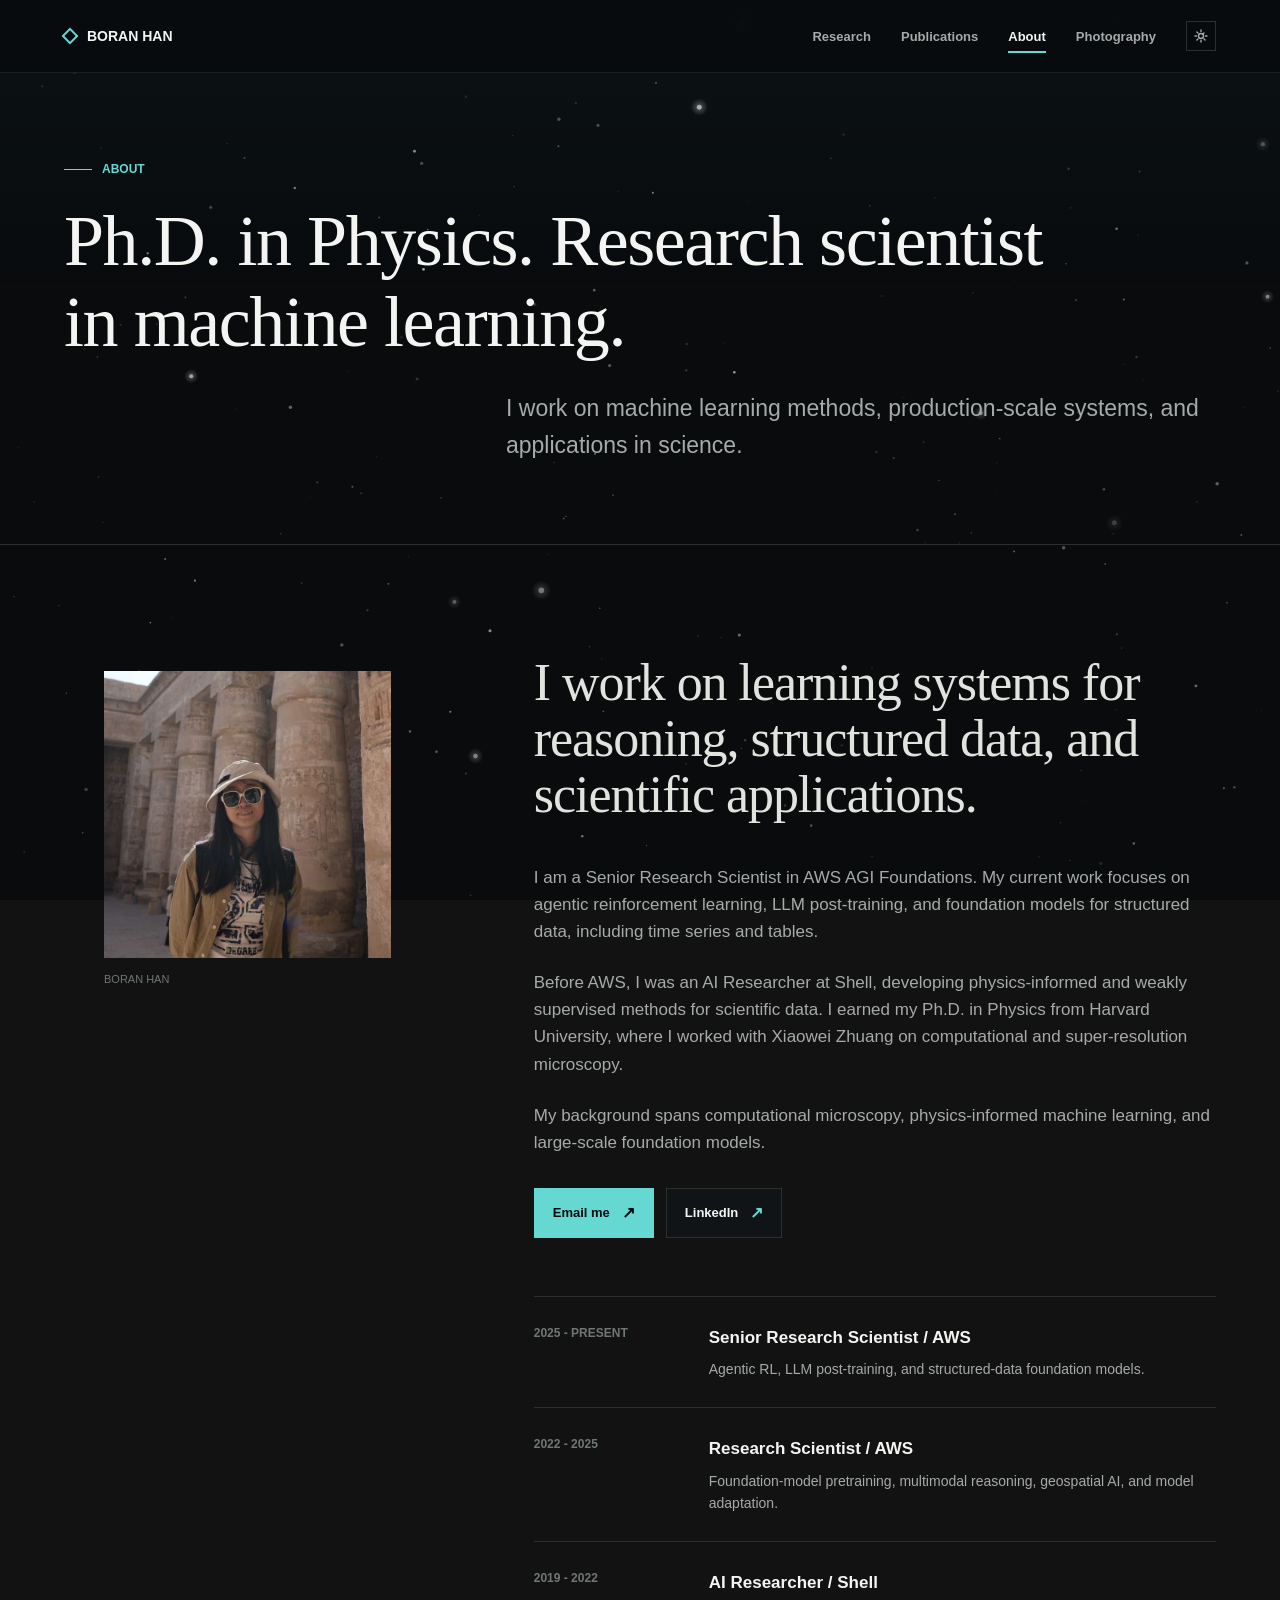
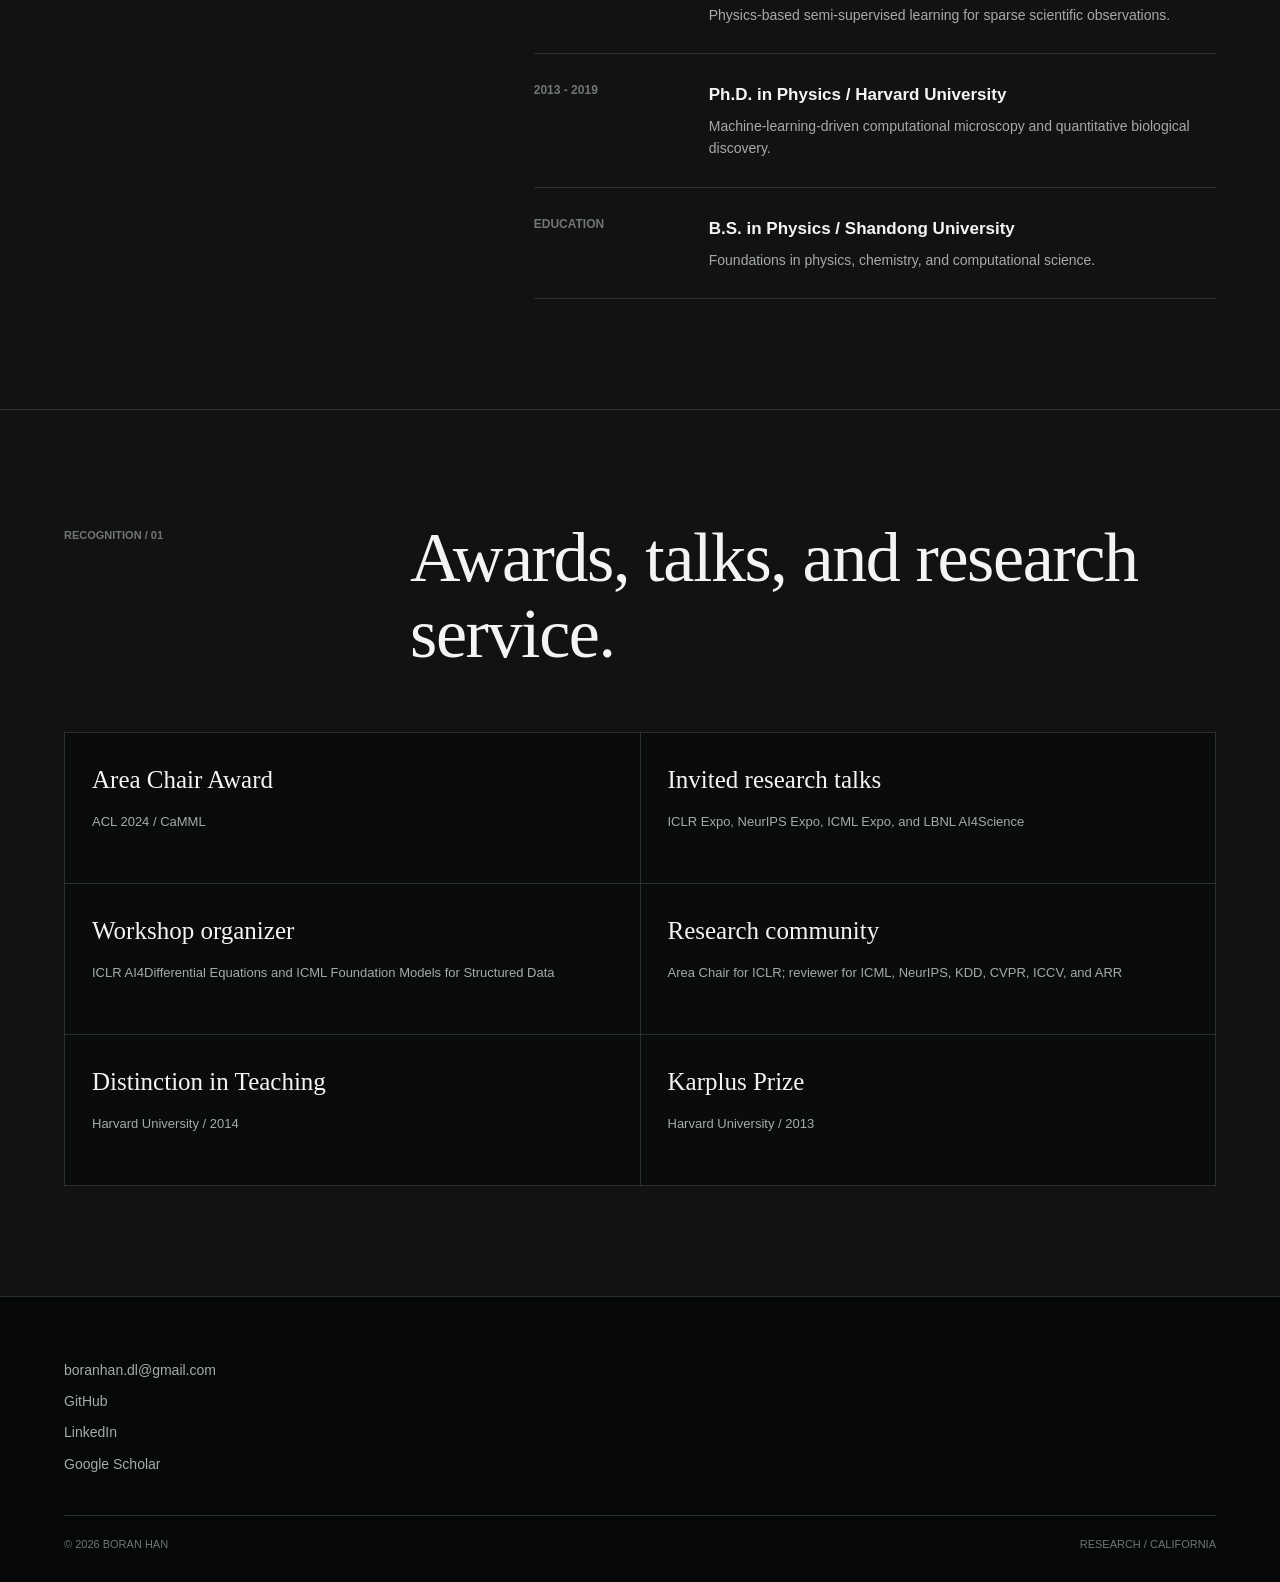
==== about/index.html @ 92045910 "Make hero section transparent in light mode so canvas dot-grid shows through The homepage hero had a" ====
<!doctype html>
<html lang="en">
  <head>
    <meta charset="utf-8">
    <meta name="viewport" content="width=device-width, initial-scale=1">
    <meta name="description" content="About Boran Han, Senior Research Scientist at AWS and Harvard-trained physicist working across machine learning and science.">
    <meta name="theme-color" content="#090b0d">
    <meta property="og:type" content="website">
    <meta property="og:site_name" content="Boran Han">
    <meta property="og:title" content="About | Boran Han">
    <meta property="og:description" content="Senior Research Scientist at Amazon AGI Foundations and AWS, and Harvard-trained physicist working across machine learning and science.">
    <meta property="og:url" content="https://boranhan.github.io/about/">
    <meta property="og:image" content="https://boranhan.github.io/assets/images/boran-han-social-july-2026.png">
    <meta property="og:image:type" content="image/png">
    <meta property="og:image:width" content="1200">
    <meta property="og:image:height" content="630">
    <meta property="og:image:alt" content="Boran Han, AI Research Scientist">
    <meta name="twitter:card" content="summary_large_image">
    <meta name="twitter:title" content="About | Boran Han">
    <meta name="twitter:description" content="Senior Research Scientist at Amazon AGI Foundations and AWS, and Harvard-trained physicist.">
    <meta name="twitter:image" content="https://boranhan.github.io/assets/images/boran-han-social-july-2026.png">
    <meta name="twitter:image:alt" content="Boran Han, AI Research Scientist">
    <link rel="canonical" href="https://boranhan.github.io/about/">
    <link rel="icon" href="/favicon.ico?v=2">
    <script>(function(){var t=localStorage.getItem('theme');if(t==='light')document.documentElement.setAttribute('data-theme','light');})()</script>
    <link rel="stylesheet" href="/assets/styles.css?v=33">
    <title>About | Boran Han</title>
  </head>
  <body>
    <a class="skip-link" href="#main">Skip to content</a>
    <header class="site-header">
      <div class="nav-shell">
        <a class="wordmark" href="/" aria-label="Boran Han, home">
          <span class="wordmark-mark" aria-hidden="true"></span>
          <span>Boran Han</span>
        </a>
        <button class="menu-toggle" type="button" aria-expanded="false" aria-controls="site-navigation" aria-label="Open navigation">
          <span></span><span></span>
        </button>
        <nav class="site-nav" id="site-navigation" aria-label="Primary navigation">
          <a href="/research/">Research</a>
          <a href="/publications/">Publications</a>
          <a href="/about/" aria-current="page">About</a>
          <a href="/photography/">Photography</a>
          <button class="theme-toggle" type="button" aria-label="Switch to light theme">
            <svg class="icon-sun" aria-hidden="true" width="14" height="14" viewBox="0 0 14 14" fill="none"><circle cx="7" cy="7" r="2.5" stroke="currentColor" stroke-width="1.4"/><path d="M7 1v1.5M7 11.5V13M1 7h1.5M11.5 7H13M2.93 2.93l1.06 1.06M10.01 10.01l1.06 1.06M10.01 3.99l-1.06 1.06M3.99 10.01l-1.06 1.06" stroke="currentColor" stroke-width="1.4" stroke-linecap="round"/></svg>
            <svg class="icon-moon" aria-hidden="true" width="14" height="14" viewBox="0 0 14 14" fill="none"><path d="M12 9.4A5.4 5.4 0 0 1 4.6 2a6 6 0 1 0 7.4 7.4Z" stroke="currentColor" stroke-width="1.4" stroke-linejoin="round"/></svg>
          </button>
        </nav>
      </div>
    </header>

    <main id="main">
      <header class="page-hero">
        <div class="page-hero-inner">
          <p class="eyebrow">About</p>
          <h1 class="page-title">Ph.D. in Physics. Research scientist in machine learning.</h1>
          <p class="page-lede">
            I work on machine learning methods, production-scale systems,
            and applications in science.
          </p>
        </div>
      </header>

      <section class="section">
        <div class="section-shell">
          <div class="about-grid">
            <figure class="portrait-frame reveal">
              <img src="/assets/images/boran-han-profile.webp" alt="Portrait of Boran Han" decoding="async">
              <figcaption class="portrait-caption">Boran Han</figcaption>
            </figure>
            <div>
              <p class="manifesto reveal">
                I work on learning systems for reasoning, structured data,
                and scientific applications.
              </p>
              <div class="prose reveal">
                <p>
                  I am a Senior Research Scientist in AWS AGI Foundations. My current work
                  focuses on agentic reinforcement learning, LLM post-training, and
                  foundation models for structured data, including time series and tables.
                </p>
                <p>
                  Before AWS, I was an AI Researcher at Shell, developing physics-informed
                  and weakly supervised methods for scientific data. I earned my Ph.D. in
                  Physics from Harvard University, where I worked with Xiaowei Zhuang on
                  computational and super-resolution microscopy.
                </p>
                <p>
                  My background spans computational microscopy, physics-informed machine
                  learning, and large-scale foundation models.
                </p>
              </div>
              <div class="page-actions reveal">
                <a class="button primary" href="mailto:boranhan.dl@gmail.com">Email me</a>
                <a class="button" href="https://www.linkedin.com/in/boran-han-ba753966/" target="_blank" rel="noreferrer">LinkedIn</a>
              </div>

              <div class="timeline reveal">
                <article class="timeline-item">
                  <time datetime="2025-02">2025 - present</time>
                  <div>
                    <h3>Senior Research Scientist / AWS</h3>
                    <p>Agentic RL, LLM post-training, and structured-data foundation models.</p>
                  </div>
                </article>
                <article class="timeline-item">
                  <time datetime="2022-07">2022 - 2025</time>
                  <div>
                    <h3>Research Scientist / AWS</h3>
                    <p>Foundation-model pretraining, multimodal reasoning, geospatial AI, and model adaptation.</p>
                  </div>
                </article>
                <article class="timeline-item">
                  <time datetime="2019-09">2019 - 2022</time>
                  <div>
                    <h3>AI Researcher / Shell</h3>
                    <p>Physics-based semi-supervised learning for sparse scientific observations.</p>
                  </div>
                </article>
                <article class="timeline-item">
                  <time datetime="2013-09">2013 - 2019</time>
                  <div>
                    <h3>Ph.D. in Physics / Harvard University</h3>
                    <p>Machine-learning-driven computational microscopy and quantitative biological discovery.</p>
                  </div>
                </article>
                <article class="timeline-item">
                  <time>Education</time>
                  <div>
                    <h3>B.S. in Physics / Shandong University</h3>
                    <p>Foundations in physics, chemistry, and computational science.</p>
                  </div>
                </article>
              </div>
            </div>
          </div>
        </div>
      </section>

      <section class="section">
        <div class="section-shell">
          <div class="section-intro reveal">
            <p class="section-label">Recognition / 01</p>
            <h2>Awards, talks, and research service.</h2>
          </div>
          <div class="recognition-grid reveal">
            <div class="recognition-item">
              <strong>Area Chair Award</strong>
              <span>ACL 2024 / CaMML</span>
            </div>
            <div class="recognition-item">
              <strong>Invited research talks</strong>
              <span>ICLR Expo, NeurIPS Expo, ICML Expo, and LBNL AI4Science</span>
            </div>
            <div class="recognition-item">
              <strong>Workshop organizer</strong>
              <span>ICLR AI4Differential Equations and ICML Foundation Models for Structured Data</span>
            </div>
            <div class="recognition-item">
              <strong>Research community</strong>
              <span>Area Chair for ICLR; reviewer for ICML, NeurIPS, KDD, CVPR, ICCV, and ARR</span>
            </div>
            <div class="recognition-item">
              <strong>Distinction in Teaching</strong>
              <span>Harvard University / 2014</span>
            </div>
            <div class="recognition-item">
              <strong>Karplus Prize</strong>
              <span>Harvard University / 2013</span>
            </div>
          </div>
        </div>
      </section>
    </main>

    <footer class="site-footer">
      <div class="footer-shell">
        <div class="footer-top">
          <div class="footer-links">
            <a href="mailto:boranhan.dl@gmail.com">boranhan.dl@gmail.com</a>
            <a href="https://github.com/boranhan" target="_blank" rel="noreferrer">GitHub</a>
            <a href="https://www.linkedin.com/in/boran-han-ba753966/" target="_blank" rel="noreferrer">LinkedIn</a>
            <a href="https://scholar.google.com/citations?user=Prwxh24AAAAJ" target="_blank" rel="noreferrer">Google Scholar</a>
          </div>
        </div>
        <div class="footer-bottom">
          <span>&copy; <span data-year></span> Boran Han</span>
          <span>Research / California</span>
        </div>
      </div>
    </footer>
    <script src="/assets/site.js?v=11" defer></script>
  </body>
</html>
---- assets/styles.css ----
:root {
  --bg: #090b0d;
  --bg-raised: #111417;
  --bg-soft: #171b1e;
  --ink: #f4f5f2;
  --muted: #a5aba8;
  --faint: #6f7773;
  --line: #2b302f;
  --cyan: #65d9d1;
  --coral: #ff7868;
  --lime: #b8e36d;
  --max: 1180px;
  --gutter: clamp(20px, 5vw, 72px);
  --sans: Inter, "Helvetica Neue", Helvetica, Arial, sans-serif;
  --serif: "Iowan Old Style", "Palatino Linotype", Palatino, Georgia, serif;
}

* {
  box-sizing: border-box;
}

html {
  scroll-behavior: smooth;
  color-scheme: dark;
}

body {
  min-width: 320px;
  margin: 0;
  overflow-x: hidden;
  color: var(--ink);
  font-family: var(--sans);
  font-size: 16px;
  line-height: 1.6;
  letter-spacing: 0;
  text-rendering: optimizeLegibility;
}

body.nav-open {
  overflow: hidden;
}

body.photography-page {
  position: relative;
}

body.photography-page::before,
body.photography-page::after {
  content: "";
  position: fixed;
  z-index: -1;
  inset: 0;
  background-repeat: repeat;
  background-size: 240px 240px;
  pointer-events: none;
}

body.photography-page::before {
  background-image:
    radial-gradient(circle at 8% 12%, rgba(244, 245, 242, 0.85) 0 1px, transparent 1.3px),
    radial-gradient(circle at 46% 24%, rgba(244, 245, 242, 0.5) 0 1px, transparent 1.3px),
    radial-gradient(circle at 82% 38%, rgba(184, 227, 109, 0.5) 0 1px, transparent 1.3px),
    radial-gradient(circle at 15% 90%, rgba(244, 245, 242, 0.35) 0 1px, transparent 1.3px),
    radial-gradient(circle at 58% 55%, rgba(244, 245, 242, 0.65) 0 1px, transparent 1.3px),
    radial-gradient(circle at 88% 65%, rgba(184, 227, 109, 0.35) 0 1px, transparent 1.3px),
    radial-gradient(circle at 18% 30%, rgba(244, 245, 242, 0.4) 0 1px, transparent 1.3px),
    radial-gradient(circle at 52% 8%, rgba(101, 217, 209, 0.45) 0 1px, transparent 1.3px),
    radial-gradient(circle at 78% 78%, rgba(244, 245, 242, 0.55) 0 1px, transparent 1.3px),
    radial-gradient(circle at 11% 58%, rgba(101, 217, 209, 0.35) 0 1px, transparent 1.3px),
    radial-gradient(circle at 49% 70%, rgba(244, 245, 242, 0.3) 0 1px, transparent 1.3px),
    radial-gradient(circle at 85% 52%, rgba(244, 245, 242, 0.4) 0 1px, transparent 1.3px);
}

body.photography-page::after {
  background-image:
    radial-gradient(circle at 27% 68%, rgba(101, 217, 209, 0.55) 0 1px, transparent 1.3px),
    radial-gradient(circle at 63% 82%, rgba(244, 245, 242, 0.6) 0 1px, transparent 1.3px),
    radial-gradient(circle at 93% 91%, rgba(244, 245, 242, 0.4) 0 1px, transparent 1.3px),
    radial-gradient(circle at 35% 5%, rgba(101, 217, 209, 0.4) 0 1px, transparent 1.3px),
    radial-gradient(circle at 72% 15%, rgba(244, 245, 242, 0.45) 0 1px, transparent 1.3px),
    radial-gradient(circle at 4% 45%, rgba(244, 245, 242, 0.55) 0 1px, transparent 1.3px),
    radial-gradient(circle at 39% 88%, rgba(244, 245, 242, 0.5) 0 1px, transparent 1.3px),
    radial-gradient(circle at 68% 48%, rgba(244, 245, 242, 0.35) 0 1px, transparent 1.3px),
    radial-gradient(circle at 96% 20%, rgba(184, 227, 109, 0.4) 0 1px, transparent 1.3px),
    radial-gradient(circle at 31% 42%, rgba(244, 245, 242, 0.45) 0 1px, transparent 1.3px),
    radial-gradient(circle at 61% 30%, rgba(244, 245, 242, 0.6) 0 1px, transparent 1.3px),
    radial-gradient(circle at 99% 65%, rgba(184, 227, 109, 0.3) 0 1px, transparent 1.3px);
}

@media (prefers-reduced-motion: no-preference) {
  body.photography-page::before {
    animation: star-twinkle-a 6.4s ease-in-out infinite;
    animation-delay: -1.8s;
  }

  body.photography-page::after {
    animation: star-twinkle-b 8.7s ease-in-out infinite;
    animation-delay: -3.9s;
  }
}

@keyframes star-twinkle-a {
  0%,
  100% {
    opacity: 1;
  }

  6% {
    opacity: 0.35;
  }

  14% {
    opacity: 0.9;
  }

  27% {
    opacity: 0.2;
  }

  38% {
    opacity: 1;
  }

  52% {
    opacity: 0.45;
  }

  67% {
    opacity: 0.8;
  }

  81% {
    opacity: 0.3;
  }

  92% {
    opacity: 0.95;
  }
}

@keyframes star-twinkle-b {
  0%,
  100% {
    opacity: 0.9;
  }

  9% {
    opacity: 0.3;
  }

  21% {
    opacity: 1;
  }

  34% {
    opacity: 0.5;
  }

  45% {
    opacity: 0.85;
  }

  59% {
    opacity: 0.25;
  }

  71% {
    opacity: 1;
  }

  86% {
    opacity: 0.4;
  }
}

body.lightbox-open {
  overflow: hidden;
}

::selection {
  background: var(--cyan);
  color: var(--bg);
}

a {
  color: inherit;
  text-decoration: none;
}

img {
  display: block;
  max-width: 100%;
}

button,
input {
  font: inherit;
}

button {
  color: inherit;
}

:focus-visible {
  outline: 2px solid var(--cyan);
  outline-offset: 4px;
}

.skip-link {
  position: fixed;
  z-index: 100;
  top: 10px;
  left: 10px;
  padding: 9px 13px;
  transform: translateY(-150%);
  background: var(--ink);
  color: var(--bg);
}

.skip-link:focus {
  transform: translateY(0);
}

.site-header {
  position: fixed;
  z-index: 50;
  top: 0;
  right: 0;
  left: 0;
  border-bottom: 1px solid rgba(255, 255, 255, 0.08);
  background: rgba(9, 11, 13, 0.88);
  backdrop-filter: blur(18px);
}

.nav-shell {
  width: min(100% - (2 * var(--gutter)), var(--max));
  height: 72px;
  margin: 0 auto;
  display: flex;
  align-items: center;
  justify-content: space-between;
}

.wordmark {
  display: inline-flex;
  align-items: center;
  gap: 11px;
  font-size: 14px;
  font-weight: 700;
  text-transform: uppercase;
}

.wordmark-mark {
  width: 12px;
  height: 12px;
  border: 2px solid var(--cyan);
  transform: rotate(45deg);
}

.site-nav {
  display: flex;
  align-items: center;
  gap: 30px;
}

.site-nav a {
  position: relative;
  padding: 25px 0 22px;
  color: var(--muted);
  font-size: 13px;
  font-weight: 650;
}

.site-nav a::after {
  position: absolute;
  right: 0;
  bottom: 17px;
  left: 0;
  height: 2px;
  content: "";
  transform: scaleX(0);
  background: var(--cyan);
  transform-origin: right;
  transition: transform 180ms ease;
}

.site-nav a:hover,
.site-nav a[aria-current="page"] {
  color: var(--ink);
}

.site-nav a:hover::after,
.site-nav a[aria-current="page"]::after {
  transform: scaleX(1);
  transform-origin: left;
}

.menu-toggle {
  display: none;
  width: 42px;
  height: 42px;
  padding: 0;
  border: 0;
  background: transparent;
  cursor: pointer;
}

.menu-toggle span {
  display: block;
  width: 22px;
  height: 2px;
  margin: 5px auto;
  background: var(--ink);
  transition: transform 180ms ease;
}

.hero {
  position: relative;
  min-height: min(86svh, 860px);
  overflow: hidden;
  border-bottom: 1px solid var(--line);
}

.field-canvas {
  position: absolute;
  inset: 0;
  width: 100%;
  height: 100%;
  opacity: 0.98;
}

.hero::after {
  position: absolute;
  inset: 0;
  content: "";
  background: rgba(9, 11, 13, 0.1);
  pointer-events: none;
}

.hero h1,
.hero-summary,
.hero .eyebrow {
  text-shadow: 0 2px 16px rgba(9, 11, 13, 0.78);
}

.hero-inner {
  position: relative;
  z-index: 2;
  width: min(100% - (2 * var(--gutter)), var(--max));
  min-height: min(86svh, 860px);
  margin: 0 auto;
  padding-top: 128px;
  padding-bottom: 70px;
  display: grid;
  align-content: center;
}

.eyebrow {
  display: flex;
  align-items: center;
  gap: 10px;
  margin: 0 0 22px;
  color: var(--cyan);
  font-size: 12px;
  font-weight: 750;
  text-transform: uppercase;
}

.eyebrow::before {
  width: 28px;
  height: 1px;
  content: "";
  background: currentColor;
}

.hero h1 {
  max-width: 1030px;
  margin: 0;
  font-family: var(--serif);
  font-size: 126px;
  font-weight: 400;
  line-height: 0.92;
  letter-spacing: -0.03em;
}

.hero h1 span {
  display: block;
  color: var(--cyan);
  font-style: italic;
}

.hero-summary {
  max-width: 650px;
  margin: 34px 0 0;
  color: #d2d5d2;
  font-size: 23px;
  line-height: 1.45;
}

.hero-actions,
.page-actions {
  display: flex;
  flex-wrap: wrap;
  gap: 12px;
  margin-top: 32px;
}

.button {
  min-height: 46px;
  padding: 11px 18px;
  display: inline-flex;
  align-items: center;
  justify-content: center;
  gap: 12px;
  border: 1px solid var(--line);
  background: var(--bg-raised);
  color: var(--ink);
  font-size: 13px;
  font-weight: 700;
  transition: border-color 180ms ease, background 180ms ease, color 180ms ease;
}

.button::after {
  content: "\2197";
  color: var(--cyan);
  font-size: 16px;
}

.button.primary {
  border-color: var(--cyan);
  background: var(--cyan);
  color: var(--bg);
}

.button.primary::after {
  color: var(--bg);
}

.button:hover {
  border-color: var(--ink);
  background: var(--ink);
  color: var(--bg);
}

.theme-toggle {
  display: inline-flex;
  align-items: center;
  justify-content: center;
  width: 30px;
  height: 30px;
  padding: 0;
  flex-shrink: 0;
  border: 1px solid var(--line);
  background: transparent;
  color: var(--muted);
  cursor: pointer;
  transition: border-color 180ms ease, color 180ms ease;
}

.theme-toggle:hover {
  border-color: var(--cyan);
  color: var(--cyan);
}

.theme-toggle .icon-moon { display: none; }

[data-theme="light"] .theme-toggle .icon-sun  { display: none; }
[data-theme="light"] .theme-toggle .icon-moon { display: inline-flex; }

.hero-index {
  position: absolute;
  right: var(--gutter);
  bottom: 30px;
  color: var(--faint);
  font-size: 11px;
  text-transform: uppercase;
  writing-mode: vertical-rl;
}

.section {
  border-bottom: 1px solid var(--line);
}

.section-shell {
  width: min(100% - (2 * var(--gutter)), var(--max));
  margin: 0 auto;
  padding: 110px 0;
}

.section-intro {
  display: grid;
  grid-template-columns: minmax(180px, 0.7fr) minmax(0, 2fr);
  gap: 64px;
  margin-bottom: 60px;
}

.section-label {
  margin: 7px 0 0;
  color: var(--faint);
  font-size: 11px;
  font-weight: 750;
  text-transform: uppercase;
}

.section-intro h2,
.page-title,
.manifesto {
  margin: 0;
  font-family: var(--serif);
  font-weight: 400;
  line-height: 1.08;
}

.section-intro h2 {
  max-width: 830px;
  font-size: 70px;
  letter-spacing: -0.02em;
}

.section-intro h2 em {
  color: var(--coral);
  font-weight: 400;
}

.research-grid {
  display: grid;
  grid-template-columns: repeat(12, 1fr);
  gap: 22px;
}

.research-card {
  position: relative;
  min-height: 420px;
  overflow: hidden;
  border: 1px solid var(--line);
  background: var(--bg-raised);
  transition: border-color 250ms ease, box-shadow 250ms ease;
}

.research-card:nth-child(1),
.research-card:nth-child(4) {
  grid-column: span 7;
}

.research-card:nth-child(2),
.research-card:nth-child(3) {
  grid-column: span 5;
}

.research-card img {
  width: 100%;
  height: 255px;
  object-fit: cover;
  filter: saturate(0.75) contrast(1.04);
  transition: transform 420ms ease, filter 420ms ease;
}

.research-card:hover img {
  transform: scale(1.025);
  filter: saturate(1) contrast(1);
}

.research-card img.research-card-diagram {
  padding: 9px;
  background: #fff;
  object-fit: contain;
  filter: none;
}

.research-card:hover img.research-card-diagram {
  transform: none;
  filter: none;
}

.research-card:hover {
  border-color: rgba(101, 217, 209, 0.3);
  box-shadow: 0 8px 32px rgba(0, 0, 0, 0.45);
}

.research-grid .research-card.reveal:nth-child(2) { transition-delay: 80ms; }
.research-grid .research-card.reveal:nth-child(3) { transition-delay: 160ms; }
.research-grid .research-card.reveal:nth-child(4) { transition-delay: 240ms; }

.card-body {
  padding: 24px;
}

.card-kicker {
  margin: 0 0 8px;
  color: var(--lime);
  font-size: 11px;
  font-weight: 750;
  text-transform: uppercase;
}

.research-card h3 {
  margin: 0;
  font-size: 23px;
  line-height: 1.25;
}

.research-card p {
  margin: 12px 0 0;
  color: var(--muted);
  font-size: 14px;
  line-height: 1.55;
}

.card-link::after {
  position: absolute;
  inset: 0;
  content: "";
}

.stats {
  display: grid;
  grid-template-columns: repeat(4, 1fr);
  border-top: 1px solid var(--line);
  border-left: 1px solid var(--line);
}

.stat {
  min-height: 170px;
  padding: 28px;
  border-right: 1px solid var(--line);
  border-bottom: 1px solid var(--line);
}

.stat strong {
  display: block;
  color: var(--cyan);
  font-family: var(--serif);
  font-size: 48px;
  font-weight: 400;
  line-height: 1;
}

.stat span {
  display: block;
  max-width: 180px;
  margin-top: 18px;
  color: var(--muted);
  font-size: 13px;
}

.flight-figure {
  margin: 40px 0 0;
}

.flight-visual {
  --earth-size: clamp(47px, 7vw, 79px);
  --moon-size: clamp(24px, 3.5vw, 39px);
  position: relative;
  height: clamp(150px, 16vw, 190px);
  overflow: hidden;
  border-top: 1px solid rgba(255, 255, 255, 0.08);
  border-bottom: 1px solid rgba(255, 255, 255, 0.08);
  background-color: #06080a;
  background-image:
    radial-gradient(circle at 13% 18%, rgba(244, 245, 242, 0.72) 0 1px, transparent 1.5px),
    radial-gradient(circle at 36% 72%, rgba(101, 217, 209, 0.48) 0 1px, transparent 1.5px),
    radial-gradient(circle at 58% 24%, rgba(244, 245, 242, 0.45) 0 1px, transparent 1.5px),
    radial-gradient(circle at 73% 80%, rgba(244, 245, 242, 0.52) 0 1px, transparent 1.5px),
    radial-gradient(circle at 87% 31%, rgba(184, 227, 109, 0.44) 0 1px, transparent 1.5px);
}

.flight-earth,
.flight-moon {
  position: absolute;
  z-index: 2;
  top: 50%;
  border-radius: 50%;
  transform: translateY(-50%);
}

.flight-earth {
  left: clamp(16px, 3.2vw, 42px);
  width: var(--earth-size);
  height: var(--earth-size);
  overflow: hidden;
  box-shadow: 0 0 48px rgba(101, 217, 209, 0.18);
}

.flight-moon {
  right: clamp(18px, 4vw, 54px);
  width: var(--moon-size);
  height: var(--moon-size);
  overflow: hidden;
  box-shadow: 0 0 30px rgba(244, 245, 242, 0.13);
}

.flight-earth svg,
.flight-moon svg {
  display: block;
  width: 100%;
  height: 100%;
}

.flight-route {
  position: absolute;
  z-index: 3;
  top: 50%;
  right: clamp(36px, 6vw, 78px);
  left: clamp(52px, 8vw, 108px);
  height: 2px;
  transform: translateY(-50%);
  background: repeating-linear-gradient(
    90deg,
    rgba(244, 245, 242, 0.26) 0 5px,
    transparent 5px 12px
  );
}

.flight-route-progress {
  position: absolute;
  inset: 0 auto 0 0;
  width: 92%;
  background: var(--cyan);
  box-shadow: 0 0 14px rgba(101, 217, 209, 0.55);
}

.flight-route-progress::after {
  position: absolute;
  top: 50%;
  right: -4px;
  width: 8px;
  height: 8px;
  border: 2px solid var(--bg);
  border-radius: 50%;
  content: "";
  transform: translateY(-50%);
  background: var(--cyan);
}

.flight-rocket {
  position: absolute;
  z-index: 4;
  top: 50%;
  left: 92%;
  width: 76px;
  height: 46px;
  display: block;
  transform: translate(-50%, -50%);
  animation: flight-rocket-idle 3.2s ease-in-out infinite;
}

.rocket-plane {
  position: absolute;
  top: 0;
  left: 0;
  width: 100%;
  height: 100%;
  display: block;
}

.rocket-trail {
  position: absolute;
  top: 50%;
  right: 100%;
  width: 40px;
  height: 2px;
  display: block;
  background: linear-gradient(90deg, transparent, rgba(244, 245, 242, 0.35));
  transform: translateY(-50%);
  animation: flight-trail 620ms ease-in-out infinite alternate;
}

.flight-distance-label,
.flight-progress-label {
  position: absolute;
  bottom: 18px;
  display: grid;
  text-align: center;
}

.flight-distance-label {
  left: 50%;
  transform: translateX(-50%);
}

.flight-progress-label {
  right: 8%;
  transform: translateX(50%);
}

.flight-distance-label strong,
.flight-progress-label strong {
  font-family: var(--serif);
  font-weight: 400;
  line-height: 1;
}

.flight-distance-label strong {
  color: var(--cyan);
  font-size: 32px;
}

.flight-progress-label strong {
  color: var(--coral);
  font-size: 40px;
}

.flight-distance-label small,
.flight-progress-label small {
  margin-top: 5px;
  color: var(--muted);
  font-size: 10px;
  font-weight: 700;
  text-transform: uppercase;
}

.flight-scale {
  padding-top: 14px;
  display: grid;
  grid-template-columns: 1fr 1fr 1fr;
  color: var(--faint);
  font-size: 10px;
  text-transform: uppercase;
}

.flight-scale span:nth-child(2) {
  text-align: center;
}

.flight-scale span:last-child {
  text-align: right;
}

.flight-scale strong {
  margin-right: 6px;
  color: var(--muted);
  font-weight: 750;
}

@keyframes flight-rocket-idle {
  0%,
  100% {
    margin-top: -1px;
  }
  50% {
    margin-top: 3px;
  }
}

@keyframes flight-trail {
  from {
    transform: scaleX(0.72);
    transform-origin: right;
  }
  to {
    transform: scaleX(1);
    transform-origin: right;
  }
}

.latest-list {
  border-top: 1px solid var(--line);
}

.latest-item {
  padding: 24px 0;
  display: grid;
  grid-template-columns: 92px minmax(0, 1fr) auto;
  gap: 24px;
  align-items: baseline;
  border-bottom: 1px solid var(--line);
}

.latest-item time,
.publication-year {
  color: var(--faint);
  font-family: var(--serif);
  font-size: 20px;
}

.latest-item h3 {
  margin: 0;
  font-size: 18px;
  font-weight: 600;
  line-height: 1.35;
}

.latest-item span {
  color: var(--lime);
  font-size: 11px;
  font-weight: 750;
  text-transform: uppercase;
}

.latest-item:hover h3 {
  color: var(--cyan);
}

.page-hero {
  padding: 160px var(--gutter) 80px;
  border-bottom: 1px solid var(--line);
  background: linear-gradient(180deg, rgba(101, 217, 209, 0.04) 0%, transparent 55%);
}

.page-hero-inner {
  width: min(100%, var(--max));
  margin: 0 auto;
}

.page-title {
  max-width: 980px;
  font-size: 72px;
  line-height: 1.12;
  letter-spacing: -0.02em;
}

.page-title em {
  color: var(--cyan);
  font-weight: 400;
}

.page-lede {
  max-width: 710px;
  margin: 28px 0 0 auto;
  color: var(--muted);
  font-size: 23px;
}

.research-programs .section-intro {
  margin-bottom: 20px;
}

.research-program {
  --program-accent: var(--cyan);
  padding: 88px 0;
  border-top: 1px solid var(--line);
}

.research-program:last-child {
  padding-bottom: 0;
}

.research-program--rl {
  --program-accent: var(--coral);
}

.research-program--agents {
  --program-accent: #8eaef8;
}

.research-program--pretraining {
  --program-accent: var(--lime);
}

.research-program--systems {
  --program-accent: #ffd166;
}

.research-program-header {
  margin-bottom: 40px;
  display: grid;
  grid-template-columns: minmax(180px, 0.7fr) minmax(0, 2fr);
  gap: 64px;
}

.research-program-number {
  margin: 8px 0 0;
  color: var(--program-accent);
  font-size: 11px;
  font-weight: 750;
  text-transform: uppercase;
}

.research-program-header h2 {
  margin: 0;
  font-family: var(--serif);
  font-size: 62px;
  font-weight: 400;
  line-height: 1;
}

.research-program-header div > p {
  max-width: 710px;
  margin: 18px 0 0;
  color: var(--muted);
  font-size: 17px;
}

.research-collage {
  margin: 0;
  border: 1px solid var(--line);
  background: var(--line);
}

.research-collage-grid {
  display: grid;
  grid-template-columns: repeat(12, minmax(0, 1fr));
  gap: 1px;
}

.collage-panel {
  min-width: 0;
  display: grid;
  grid-template-rows: auto 1fr;
  overflow: hidden;
  background: var(--bg-raised);
  color: var(--ink);
  transition: background 250ms ease;
}

.collage-panel--five {
  grid-column: span 5;
}

.collage-panel--six {
  grid-column: span 6;
}

.collage-panel--seven {
  grid-column: span 7;
}

.collage-panel--full {
  grid-column: span 12;
}

.collage-panel:hover {
  background: #171b1f;
}

.collage-panel:focus-visible {
  position: relative;
  z-index: 1;
  outline: 2px solid var(--program-accent);
  outline-offset: -2px;
}

.collage-visual {
  height: 270px;
  padding: 20px;
  display: grid;
  place-items: center;
  overflow: hidden;
  background: #f2f2ee;
}

.collage-panel--full .collage-visual {
  height: 340px;
}

.collage-visual img {
  width: 100%;
  height: 100%;
  object-fit: contain;
  transition: transform 400ms ease;
}

.collage-panel:hover .collage-visual img {
  transform: scale(1.012);
}

.collage-label {
  min-height: 104px;
  padding: 18px 20px;
  display: grid;
  grid-template-columns: 28px minmax(0, 1fr) auto;
  gap: 14px;
  align-items: start;
}

.collage-index {
  color: var(--program-accent);
  font-size: 10px;
  font-weight: 750;
}

.collage-title {
  min-width: 0;
}

.collage-title strong {
  display: block;
  font-family: var(--serif);
  font-size: 23px;
  font-weight: 400;
  line-height: 1;
}

.collage-title small {
  margin-top: 8px;
  display: block;
  color: var(--muted);
  font-size: 12px;
  line-height: 1.35;
}

.collage-venue {
  color: var(--program-accent);
  font-size: 9px;
  font-weight: 750;
  text-align: right;
  text-transform: uppercase;
  white-space: nowrap;
}

.collage-venue span {
  margin-left: 5px;
  color: var(--ink);
  font-size: 13px;
}

.research-collage figcaption {
  padding: 13px 20px;
  border-top: 1px solid var(--line);
  background: var(--bg);
  color: var(--faint);
  font-size: 10px;
  font-weight: 700;
  text-transform: uppercase;
}

.filter-bar {
  position: sticky;
  z-index: 10;
  top: 72px;
  padding: 15px 0;
  display: flex;
  flex-wrap: wrap;
  gap: 8px;
  border-bottom: 1px solid var(--line);
  background: rgba(9, 11, 13, 0.94);
  backdrop-filter: blur(16px);
}

.filter-button {
  min-height: 36px;
  padding: 7px 13px;
  border: 1px solid var(--line);
  background: transparent;
  color: var(--muted);
  font-size: 12px;
  font-weight: 700;
  cursor: pointer;
}

.filter-button:hover,
.filter-button[aria-pressed="true"] {
  border-color: var(--cyan);
  background: var(--cyan);
  color: var(--bg);
}

.publication-list {
  margin-top: 28px;
  border-top: 1px solid var(--line);
}

.publication {
  padding: 28px 0;
  display: grid;
  grid-template-columns: 86px minmax(0, 1fr) 160px;
  gap: 28px;
  border-bottom: 1px solid var(--line);
  transition: opacity 180ms ease;
}

.publication[hidden] {
  display: none;
}

.publication h2 {
  margin: 0;
  font-size: 19px;
  font-weight: 650;
  line-height: 1.35;
}

.publication-authors {
  margin: 8px 0 0;
  color: var(--muted);
  font-family: var(--serif);
  font-size: 15px;
}

.publication-venue {
  color: var(--lime);
  font-size: 12px;
  font-weight: 750;
  text-align: right;
  text-transform: uppercase;
}

.publication a:hover h2 {
  color: var(--cyan);
}

.filter-result {
  margin: 20px 0 0;
  color: var(--faint);
  font-size: 12px;
}

.about-grid {
  display: grid;
  grid-template-columns: minmax(240px, 0.7fr) minmax(0, 1.3fr);
  gap: clamp(40px, 8vw, 110px);
  align-items: start;
}

.portrait-frame {
  position: sticky;
  top: 110px;
}

.portrait-frame img {
  width: min(100%, 430px);
  aspect-ratio: 1;
  object-fit: cover;
  filter: saturate(0.82);
}

.portrait-caption {
  margin-top: 13px;
  color: var(--faint);
  font-size: 11px;
  text-transform: uppercase;
}

.manifesto {
  color: #e1e3df;
  font-size: 52px;
  letter-spacing: -0.02em;
}

.manifesto em {
  color: var(--coral);
  font-weight: 400;
}

.prose {
  max-width: 680px;
  margin-top: 40px;
  color: var(--muted);
  font-size: 17px;
}

.prose p + p {
  margin-top: 24px;
}

.timeline {
  margin-top: 58px;
  border-top: 1px solid var(--line);
}

.timeline-item {
  padding: 27px 0;
  display: grid;
  grid-template-columns: 150px minmax(0, 1fr);
  gap: 25px;
  border-bottom: 1px solid var(--line);
}

.timeline-item time {
  color: var(--faint);
  font-size: 12px;
  font-weight: 700;
  text-transform: uppercase;
}

.timeline-item h3 {
  margin: 0;
  font-size: 17px;
}

.timeline-item p {
  margin: 7px 0 0;
  color: var(--muted);
  font-size: 14px;
}

.recognition-grid {
  display: grid;
  grid-template-columns: repeat(2, 1fr);
  gap: 1px;
  border: 1px solid var(--line);
  background: var(--line);
}

.recognition-item {
  min-height: 150px;
  padding: 27px;
  background: var(--bg);
  transition: background 200ms ease;
}

.recognition-item:hover {
  background: var(--bg-raised);
}

.recognition-item strong {
  display: block;
  font-family: var(--serif);
  font-size: 25px;
  font-weight: 400;
}

.recognition-item span {
  display: block;
  margin-top: 12px;
  color: var(--muted);
  font-size: 13px;
}

.collection-index {
  border-bottom: 1px solid var(--line);
}

.collection-index-inner {
  width: min(100% - 32px, 1500px);
  margin: 0 auto;
  display: grid;
  grid-template-columns: repeat(2, minmax(0, 1fr));
}

.collection-index a {
  min-height: 92px;
  padding: 22px 26px;
  display: grid;
  grid-template-columns: 34px minmax(0, 1fr) auto;
  gap: 14px;
  align-items: center;
  border-left: 1px solid var(--line);
  transition: background 180ms ease;
}

.collection-index a:last-child {
  border-right: 1px solid var(--line);
}

.collection-index a:hover {
  background: var(--bg-raised);
}

.collection-index-number {
  color: var(--cyan);
  font-family: var(--serif);
  font-size: 20px;
}

.collection-index strong {
  font-family: var(--serif);
  font-size: 24px;
  font-weight: 400;
}

.collection-index small {
  color: var(--faint);
  font-size: 11px;
  font-weight: 700;
  text-transform: uppercase;
}

.photography-shell {
  width: 100%;
  margin: 0;
  padding: 0 0 120px;
}

.photo-collection {
  padding-top: 16px;
  scroll-margin-top: 16px;
}

.photo-collection + .photo-collection {
  margin-top: 110px;
  border-top: 1px solid var(--line);
}

.collection-header {
  margin-bottom: 38px;
  display: grid;
  grid-template-columns: minmax(0, 1fr) auto;
  gap: 32px;
  align-items: end;
}

.collection-kicker {
  margin: 0 0 10px;
  color: var(--cyan);
  font-size: 11px;
  font-weight: 750;
  text-transform: uppercase;
}

.collection-header h2 {
  margin: 0;
  font-family: var(--serif);
  font-size: 74px;
  font-weight: 400;
  line-height: 1;
}

.collection-meta {
  margin: 0 0 5px;
  color: var(--faint);
  font-size: 11px;
  font-weight: 700;
  line-height: 1.7;
  text-align: right;
  text-transform: uppercase;
}

.photo-grid {
  display: grid;
  grid-template-columns: repeat(4, minmax(0, 1fr));
  gap: 0;
}

.photo-frame,
.photo-frame--feature,
.photo-frame--third,
.photo-frame--two-thirds {
  position: relative;
  aspect-ratio: 1;
  min-width: 0;
  margin: 0;
  grid-column: auto;
}

.photo-open {
  position: relative;
  width: 100%;
  height: 100%;
  padding: 0;
  display: block;
  overflow: hidden;
  border: 0;
  background: var(--bg-raised);
  cursor: zoom-in;
}

.photo-open img {
  width: 100%;
  height: 100%;
  object-fit: cover;
  transition: filter 350ms ease, transform 500ms ease;
}

.photo-open:hover img {
  transform: scale(1.012);
  filter: brightness(1.05);
}

.photo-number {
  position: absolute;
  right: 13px;
  bottom: 11px;
  min-width: 28px;
  padding: 3px 5px;
  background: rgba(4, 6, 7, 0.68);
  color: #fff;
  font-size: 10px;
  font-weight: 750;
  line-height: 1.4;
  text-align: center;
}

.photo-label {
  position: absolute;
  left: 13px;
  bottom: 11px;
  max-width: calc(100% - 76px);
  padding: 7px 9px 6px;
  display: grid;
  gap: 2px;
  background: rgba(4, 6, 7, 0.76);
  color: #fff;
  line-height: 1.25;
  pointer-events: none;
  text-align: left;
}

.photo-label strong {
  font-family: var(--serif);
  font-size: 15px;
  font-weight: 500;
}

.photo-label small {
  overflow: hidden;
  color: rgba(255, 255, 255, 0.72);
  font-size: 9px;
  font-weight: 700;
  text-overflow: ellipsis;
  text-transform: uppercase;
  white-space: nowrap;
}

.photo-lightbox {
  width: 100vw;
  max-width: none;
  height: 100dvh;
  max-height: none;
  margin: 0;
  padding: 0;
  overflow: hidden;
  border: 0;
  background: #050607;
  color: var(--ink);
}

.photo-lightbox::backdrop {
  background: #050607;
}

.lightbox-stage {
  width: 100%;
  height: 100%;
  padding: 52px 88px 20px;
  display: grid;
  grid-template-rows: minmax(0, 1fr) auto;
  gap: 16px;
}

.lightbox-image {
  width: auto;
  max-width: 100%;
  height: auto;
  max-height: calc(100dvh - 118px);
  margin: auto;
  object-fit: contain;
}

.lightbox-caption {
  min-height: 28px;
  display: flex;
  gap: 24px;
  align-items: center;
  justify-content: center;
  color: var(--muted);
  font-size: 11px;
  font-weight: 700;
  text-transform: uppercase;
}

.lightbox-counter {
  color: var(--faint);
}

.lightbox-metadata {
  color: var(--faint);
}

.lightbox-control {
  position: fixed;
  z-index: 2;
  width: 46px;
  height: 46px;
  padding: 0;
  display: grid;
  place-items: center;
  border: 1px solid rgba(255, 255, 255, 0.18);
  border-radius: 50%;
  background: rgba(5, 6, 7, 0.7);
  color: var(--ink);
  cursor: pointer;
  transition: background 180ms ease, border-color 180ms ease;
}

.lightbox-control:hover {
  border-color: var(--ink);
  background: var(--ink);
  color: var(--bg);
}

.lightbox-control span {
  font-family: Arial, sans-serif;
  font-size: 30px;
  font-weight: 300;
  line-height: 1;
}

.lightbox-close {
  top: 18px;
  right: 20px;
}

.lightbox-previous,
.lightbox-next {
  top: 50%;
  transform: translateY(-50%);
}

.lightbox-previous {
  left: 20px;
}

.lightbox-next {
  right: 20px;
}

.site-footer {
  padding: 62px var(--gutter) 28px;
  background: #070809;
}

.footer-shell {
  width: min(100%, var(--max));
  margin: 0 auto;
}

.footer-top {
  padding-bottom: 40px;
}

.footer-links {
  display: grid;
  align-content: end;
  gap: 9px;
}

.footer-links a {
  width: fit-content;
  color: var(--muted);
  font-size: 14px;
}

.footer-links a:hover {
  color: var(--cyan);
}

.footer-bottom {
  padding-top: 20px;
  display: flex;
  justify-content: space-between;
  border-top: 1px solid var(--line);
  color: var(--faint);
  font-size: 11px;
  text-transform: uppercase;
}

.reveal {
  opacity: 0;
  transform: translateY(16px);
  transition: opacity 550ms cubic-bezier(0.16, 1, 0.3, 1),
              transform 550ms cubic-bezier(0.16, 1, 0.3, 1);
}

.reveal.is-visible {
  opacity: 1;
  transform: none;
}

/* ─── Star canvas ──────────────────────────────────────── */

.star-canvas {
  position: fixed;
  inset: 0;
  width: 100%;
  height: 100%;
  pointer-events: none;
  z-index: -1;
}

body {
  background: transparent;
}

/* ─── Light theme ──────────────────────────────────────── */

[data-theme="light"] {
  --bg: #f5f5f0;
  --bg-raised: #ffffff;
  --bg-soft: #eeede8;
  --ink: #0e1210;
  --muted: #565e59;
  --faint: #8a928e;
  --line: #d5d8d5;
  --cyan: #0a7a72;
  --coral: #c93528;
  --lime: #4a7a0a;
  color-scheme: light;
}


[data-theme="light"] .site-header {
  border-bottom-color: rgba(14, 18, 16, 0.1);
  background: rgba(245, 245, 240, 0.92);
}

[data-theme="light"] .field-canvas {
  display: none;
}

[data-theme="light"] .hero {
  background: transparent;
}

[data-theme="light"] .hero::after {
  background: transparent;
}

[data-theme="light"] .hero h1,
[data-theme="light"] .hero-summary,
[data-theme="light"] .hero .eyebrow {
  text-shadow: none;
}

[data-theme="light"] .hero-summary {
  color: var(--ink);
}

[data-theme="light"] .site-footer {
  background: #e8e8e3;
}

[data-theme="light"] .filter-bar {
  background: rgba(247, 247, 242, 0.94);
}

[data-theme="light"] .page-hero {
  background: linear-gradient(180deg, rgba(10, 122, 114, 0.05) 0%, transparent 55%);
}

[data-theme="light"] body.photography-page::before,
[data-theme="light"] body.photography-page::after {
  opacity: 0;
}

[data-theme="light"] .photo-lightbox,
[data-theme="light"] .photo-lightbox::backdrop {
  background: #050607;
}

@media (max-width: 900px) {
  .menu-toggle {
    display: block;
  }

  .site-nav {
    position: fixed;
    top: 72px;
    right: 0;
    left: 0;
    height: calc(100dvh - 72px);
    overflow-y: auto;
    padding: 30px var(--gutter);
    display: none;
    align-content: start;
    background: var(--bg);
  }

  .nav-open .site-nav {
    display: grid;
  }

  .site-nav a {
    padding: 16px 0;
    border-bottom: 1px solid var(--line);
    font-family: var(--serif);
    font-size: 34px;
    font-weight: 400;
  }

  .site-nav a::after {
    display: none;
  }

  .theme-toggle {
    margin-top: 20px;
    width: 44px;
    height: 44px;
    border-color: var(--line);
  }

  .section-intro,
  .about-grid {
    grid-template-columns: 1fr;
    gap: 28px;
  }

  .hero h1 {
    font-size: 92px;
  }

  .section-intro h2 {
    font-size: 56px;
  }

  .page-title {
    font-size: 58px;
  }

  .manifesto {
    font-size: 42px;
  }

  .research-card:nth-child(n) {
    grid-column: span 6;
  }

  .stats {
    grid-template-columns: repeat(2, 1fr);
  }

  .research-program-header {
    grid-template-columns: 1fr;
    gap: 16px;
  }

  .collage-panel--five,
  .collage-panel--six,
  .collage-panel--seven {
    grid-column: span 6;
  }

  .collage-panel--full {
    grid-column: span 12;
  }

  .portrait-frame {
    position: static;
  }

  .portrait-frame img {
    width: 280px;
  }

  .photo-grid {
    grid-template-columns: repeat(3, minmax(0, 1fr));
  }
}

@media (max-width: 680px) {
  .nav-shell {
    height: 64px;
  }

  .site-nav {
    top: 64px;
    height: calc(100dvh - 64px);
  }

  .hero,
  .hero-inner {
    min-height: calc(100svh - 88px);
  }

  .hero-inner {
    padding-top: 110px;
    padding-bottom: 36px;
    align-content: start;
  }

  .hero h1 {
    font-size: 64px;
  }

  .hero-summary {
    font-size: 18px;
  }

  .hero-index {
    display: none;
  }

  .section-shell {
    padding: 52px 0 68px;
  }

  .section-intro {
    margin-bottom: 38px;
  }

  .research-grid {
    grid-template-columns: 1fr;
  }

  .research-card:nth-child(n) {
    grid-column: auto;
  }

  .research-card {
    min-height: 0;
  }

  .research-card img {
    height: 220px;
  }

  .stat {
    min-height: 145px;
    padding: 22px;
  }

  .stats {
    grid-template-columns: 1fr;
  }

  .stat strong {
    font-size: 38px;
  }

  .flight-figure {
    margin-top: 28px;
  }

  .flight-visual {
    --earth-size: 44px;
    --moon-size: 22.5px;
    height: 140px;
  }

  .flight-route {
    right: 48px;
    left: 52px;
  }

  .flight-rocket {
    width: 60px;
    transform: translate(-50%, -50%) scale(0.88);
  }

  .flight-distance-label,
  .flight-progress-label {
    bottom: 16px;
  }

  .flight-distance-label {
    transform: translateX(-50%);
  }

  .flight-progress-label {
    transform: translateX(25%);
  }

  .flight-distance-label strong {
    font-size: 25px;
  }

  .flight-progress-label strong {
    font-size: 32px;
  }

  .flight-scale {
    grid-template-columns: 1fr auto;
    row-gap: 5px;
  }

  .flight-scale span:nth-child(2) {
    grid-column: 1 / -1;
    grid-row: 2;
    text-align: left;
  }

  .flight-scale span:last-child {
    text-align: right;
  }

  .latest-item {
    grid-template-columns: 55px minmax(0, 1fr);
    gap: 16px;
  }

  .latest-item span {
    display: none;
  }

  .page-hero {
    padding-top: 125px;
    padding-bottom: 55px;
  }

  .page-title {
    font-size: 38px;
  }

  .page-lede {
    margin-left: 0;
    font-size: 18px;
  }

  .research-program {
    padding: 58px 0;
  }

  .research-program-header {
    margin-bottom: 28px;
  }

  .research-program-header h2 {
    font-size: 44px;
  }

  .research-program-header div > p {
    font-size: 15px;
  }

  .research-collage-grid {
    grid-template-columns: 1fr;
  }

  .collage-panel--five,
  .collage-panel--six,
  .collage-panel--seven,
  .collage-panel--full {
    grid-column: auto;
  }

  .collage-visual,
  .collage-panel--full .collage-visual {
    height: 230px;
    padding: 14px;
  }

  .collage-label {
    min-height: 0;
    padding: 16px;
    grid-template-columns: 22px minmax(0, 1fr);
    gap: 12px;
  }

  .collage-title strong {
    font-size: 21px;
  }

  .collage-venue {
    grid-column: 2;
    text-align: left;
  }

  .research-collage figcaption {
    padding: 12px 16px;
    line-height: 1.5;
  }

  .filter-bar {
    top: 64px;
    flex-wrap: nowrap;
    overflow-x: auto;
    scrollbar-width: none;
  }

  .filter-button {
    flex: 0 0 auto;
  }

  .publication {
    grid-template-columns: 54px minmax(0, 1fr);
    gap: 14px;
  }

  .publication-venue {
    grid-column: 2;
    text-align: left;
  }

  .timeline-item {
    grid-template-columns: 1fr;
    gap: 8px;
  }

  .recognition-grid {
    grid-template-columns: 1fr;
  }

  .collection-index-inner {
    grid-template-columns: 1fr;
  }

  .collection-index a {
    min-height: 80px;
    padding: 16px 14px;
    grid-template-columns: 28px minmax(0, 1fr);
  }

  .collection-index a:first-child {
    border-right: 1px solid var(--line);
    border-bottom: 1px solid var(--line);
  }

  .collection-index small {
    grid-column: 2;
  }

  .photography-shell {
    width: 100%;
    margin: 0;
    padding-bottom: 72px;
  }

  .photo-collection {
    padding-top: 16px;
  }

  .photo-collection + .photo-collection {
    margin-top: 72px;
  }

  .collection-header {
    margin-bottom: 24px;
    grid-template-columns: 1fr;
    gap: 14px;
  }

  .collection-header h2 {
    font-size: 48px;
  }

  .collection-meta {
    text-align: left;
  }

  .photo-grid {
    grid-template-columns: repeat(2, minmax(0, 1fr));
    gap: 0;
  }

  .photo-frame,
  .photo-frame--feature,
  .photo-frame--third,
  .photo-frame--two-thirds {
    grid-column: auto;
  }

  .lightbox-stage {
    padding: 62px 10px 76px;
  }

  .lightbox-image {
    max-height: calc(100dvh - 158px);
  }

  .lightbox-caption {
    gap: 10px;
    flex-direction: column;
    line-height: 1.2;
  }

  .lightbox-close {
    top: 10px;
    right: 10px;
  }

  .lightbox-previous,
  .lightbox-next {
    top: auto;
    bottom: 14px;
    transform: none;
  }

  .lightbox-previous {
    left: calc(50% - 58px);
  }

  .lightbox-next {
    right: calc(50% - 58px);
  }

  .footer-bottom {
    gap: 12px;
    flex-direction: column;
  }
}

@media (prefers-reduced-motion: reduce) {
  html {
    scroll-behavior: auto;
  }

  *,
  *::before,
  *::after {
    scroll-behavior: auto !important;
    transition-duration: 0.01ms !important;
    animation-duration: 0.01ms !important;
    animation-iteration-count: 1 !important;
  }

  .reveal {
    opacity: 1;
    transform: none;
  }
}
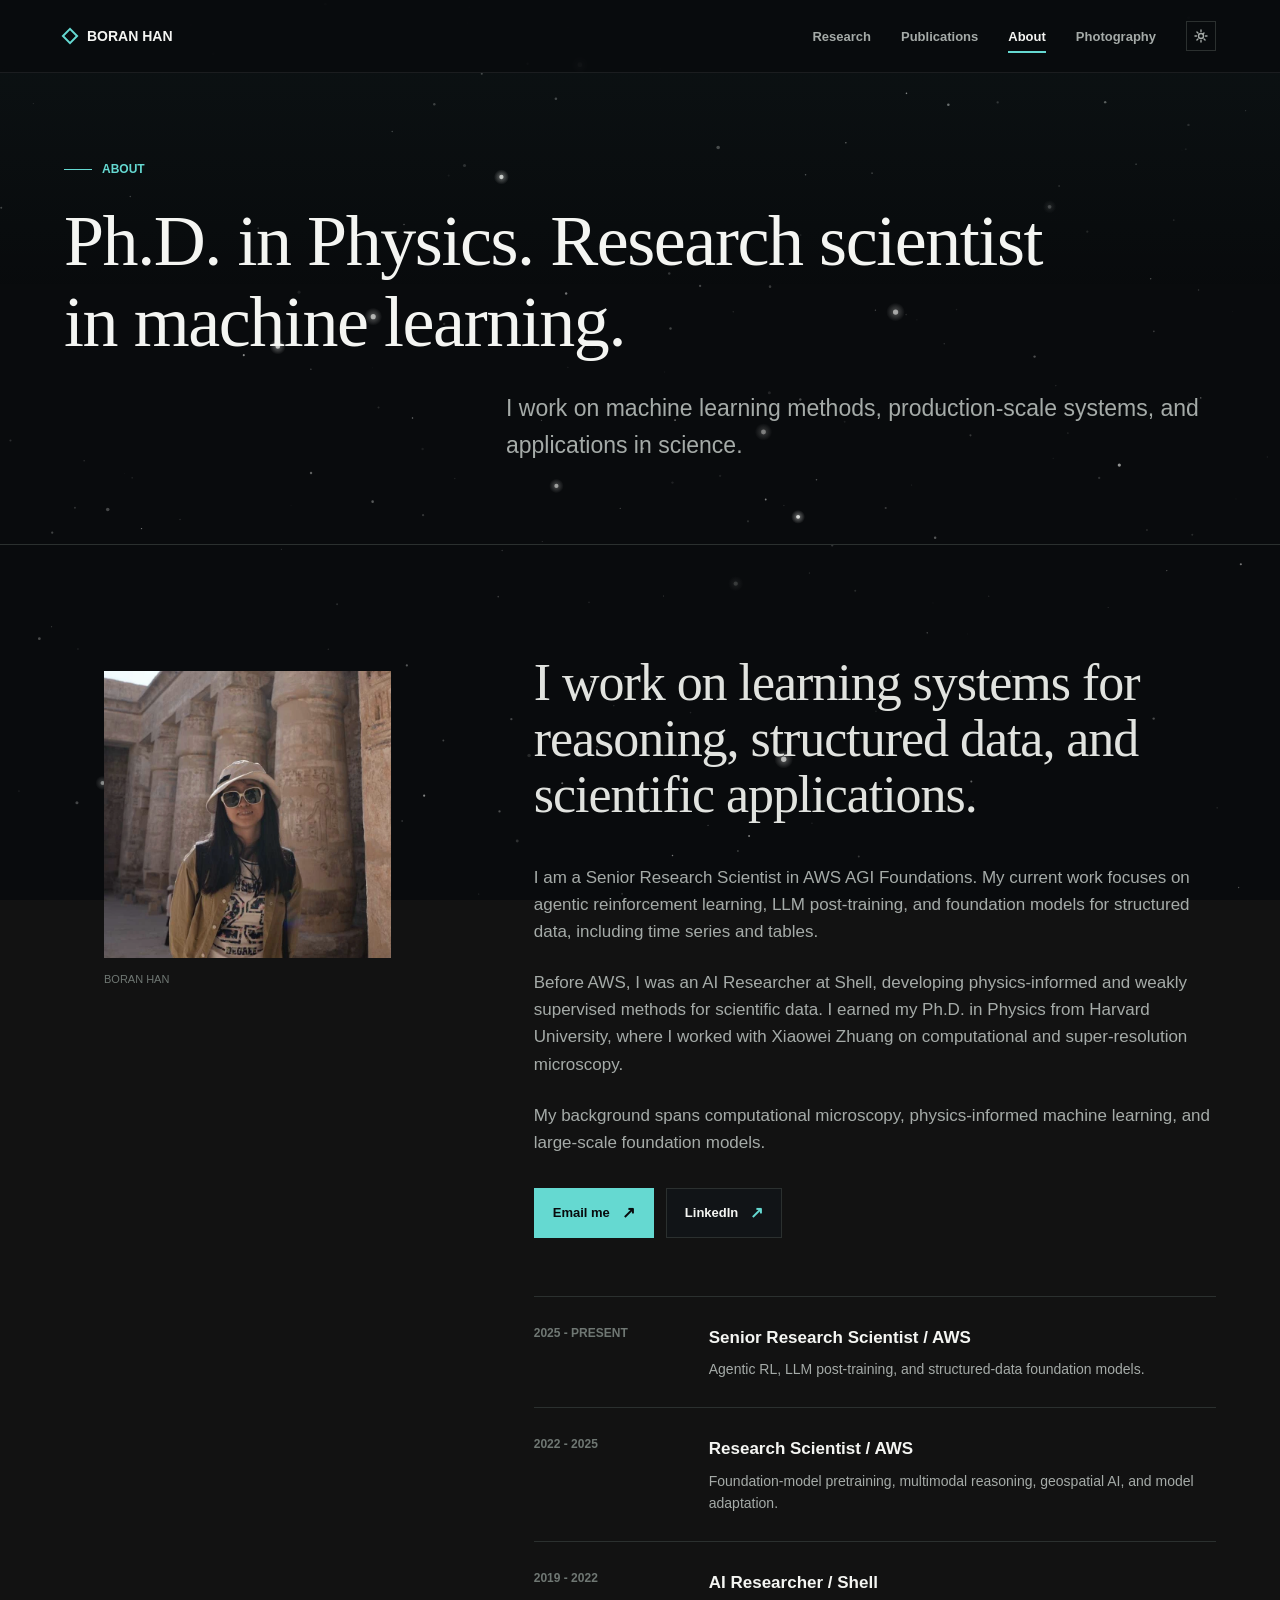
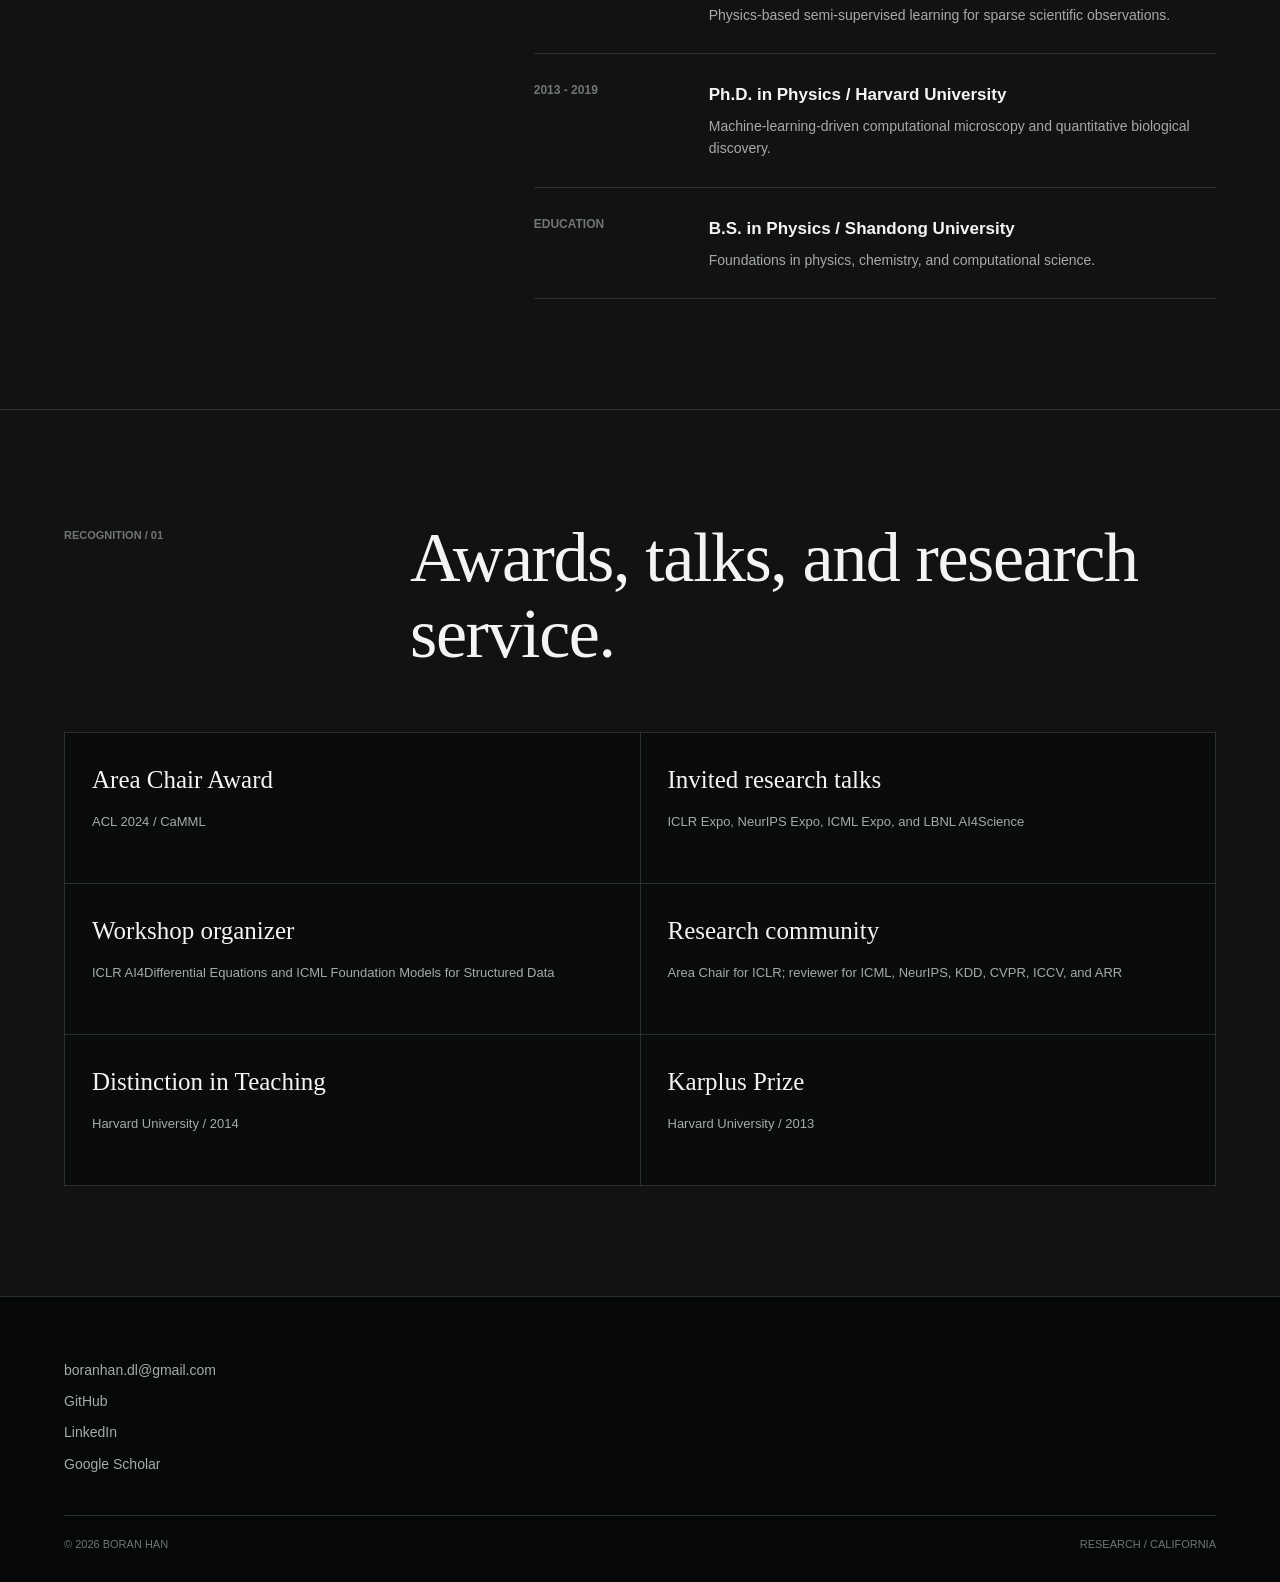
==== commit 443671c4: "Rewrite background equations in proper Unicode math notation Replace ASCII shortcuts (sum_i, grad_th" ====
--- a/about/index.html
+++ b/about/index.html
@@ -190,6 +190,6 @@
         </div>
       </div>
     </footer>
-    <script src="/assets/site.js?v=11" defer></script>
+    <script src="/assets/site.js?v=12" defer></script>
   </body>
 </html>
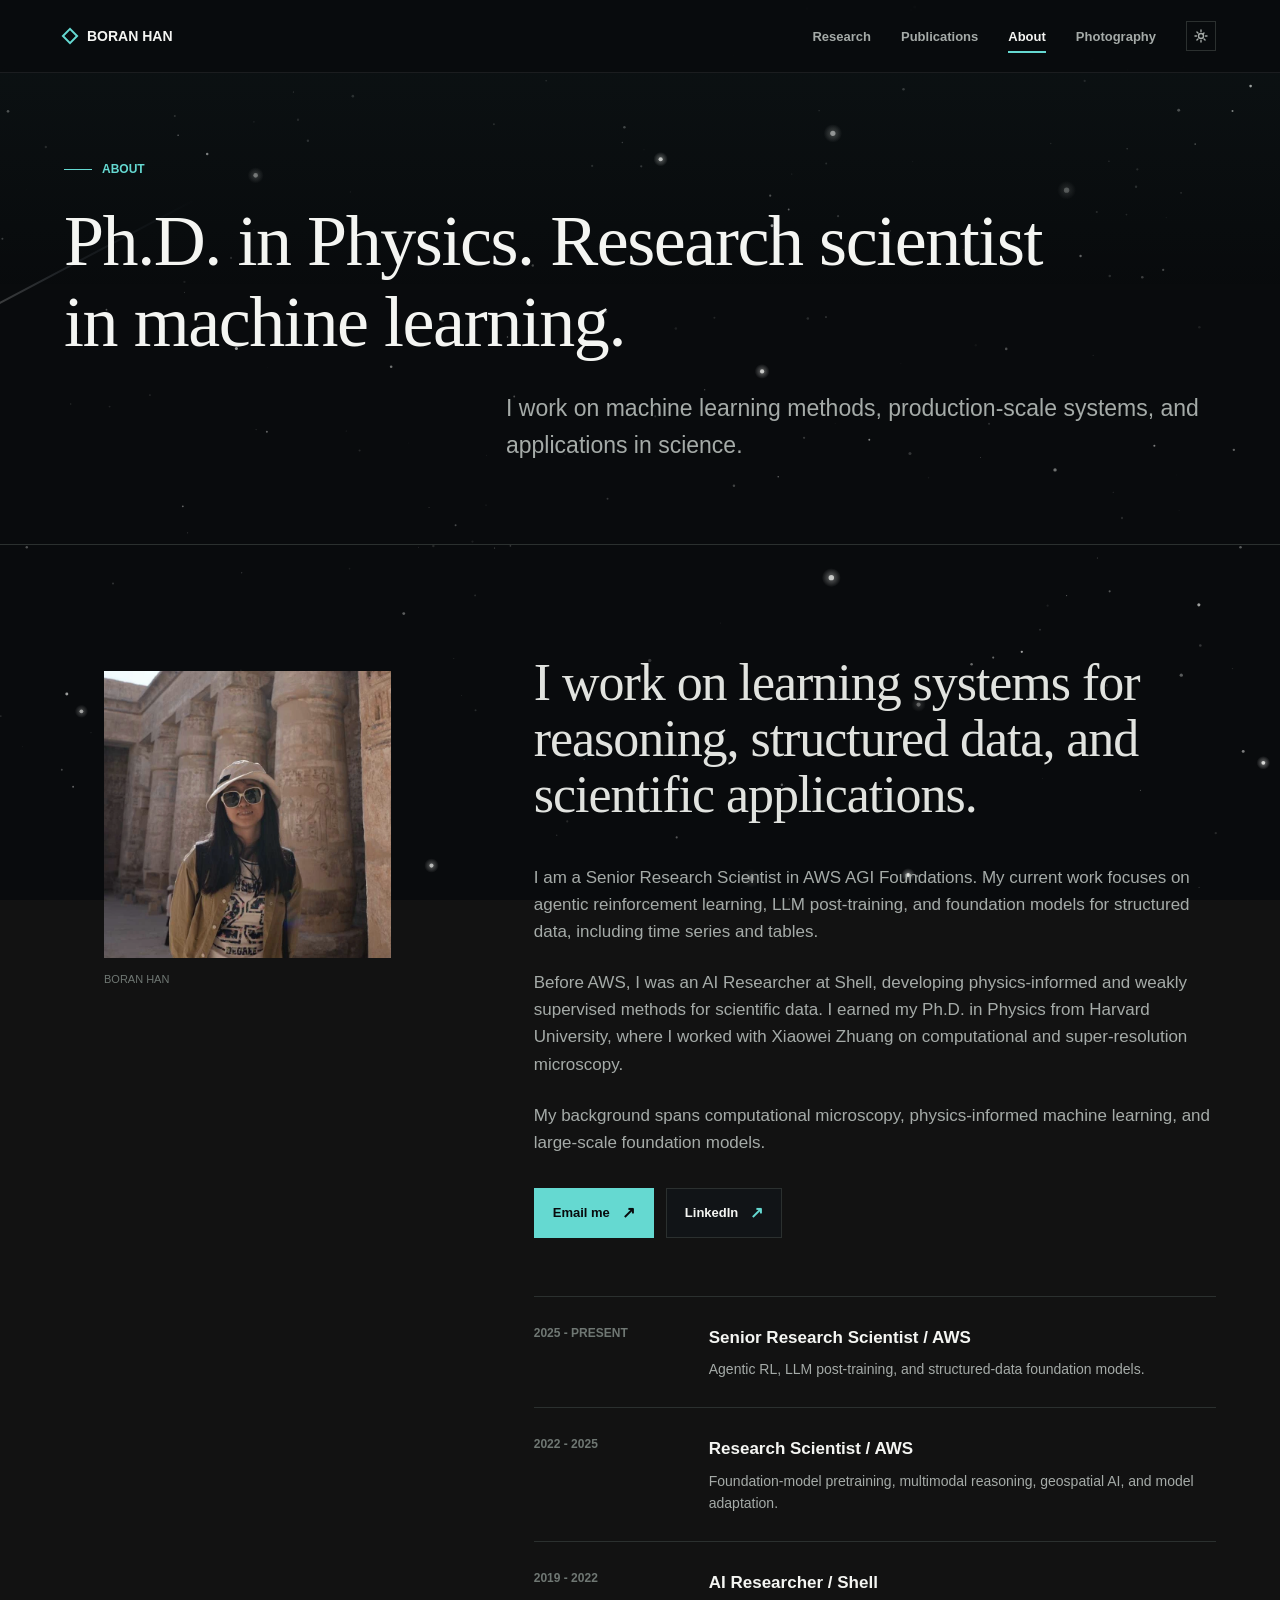
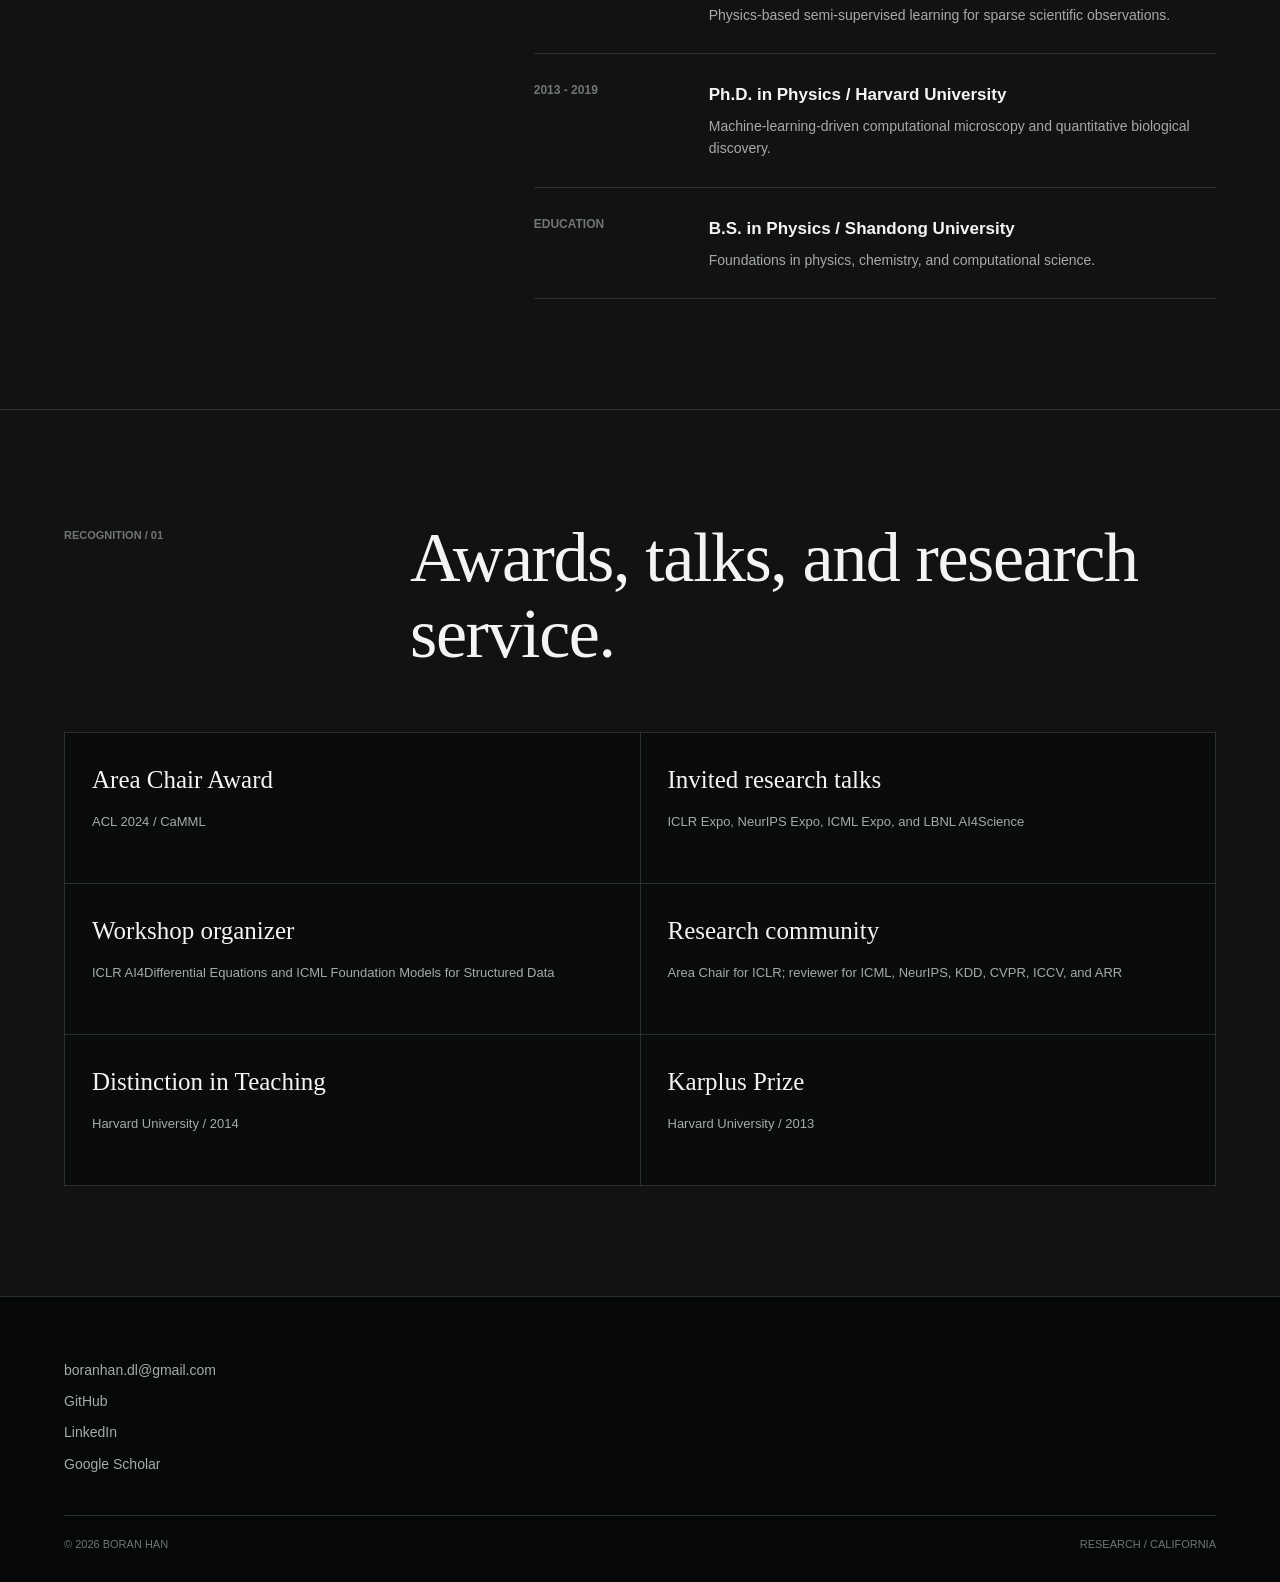
==== commit 721fd9ed: "Fix equation box-characters: replace unsupported Math Alphanumeric Symbols Georgia/Times on canvas d" ====
--- a/about/index.html
+++ b/about/index.html
@@ -190,6 +190,6 @@
         </div>
       </div>
     </footer>
-    <script src="/assets/site.js?v=12" defer></script>
+    <script src="/assets/site.js?v=13" defer></script>
   </body>
 </html>
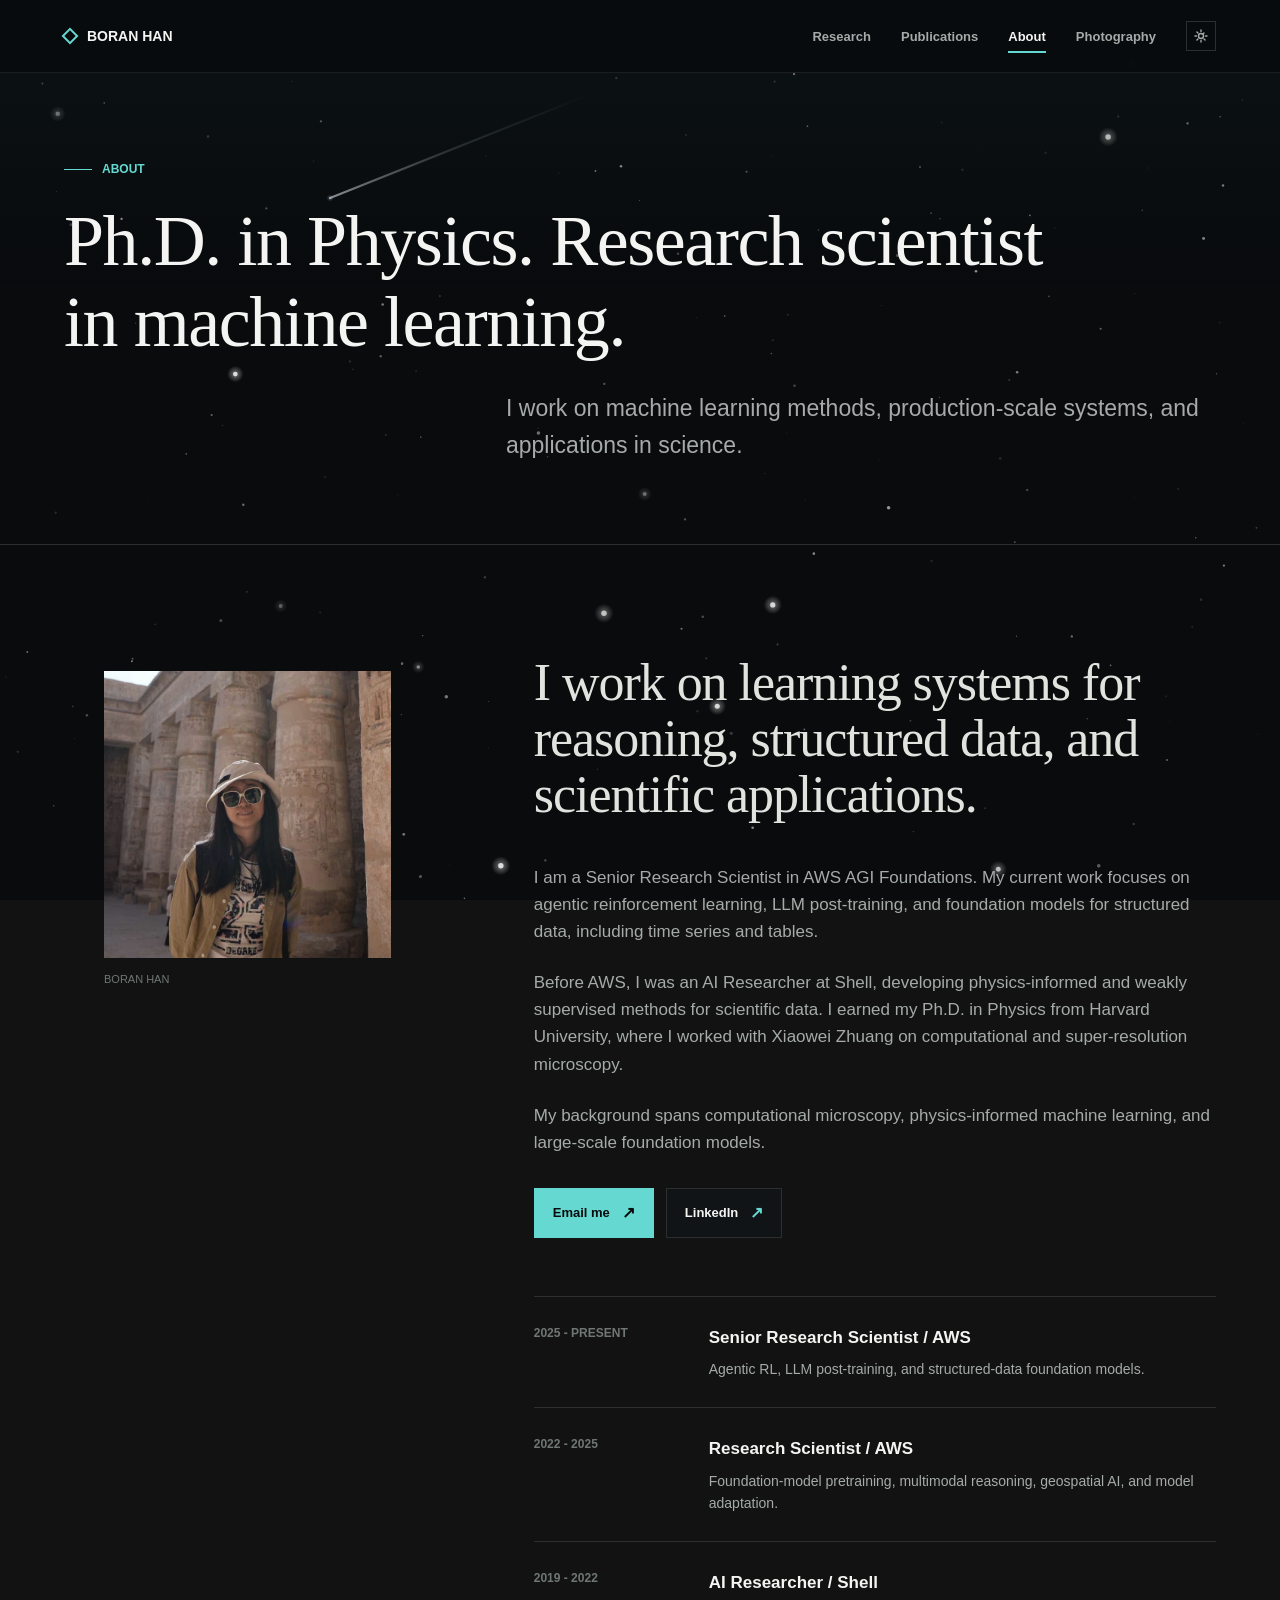
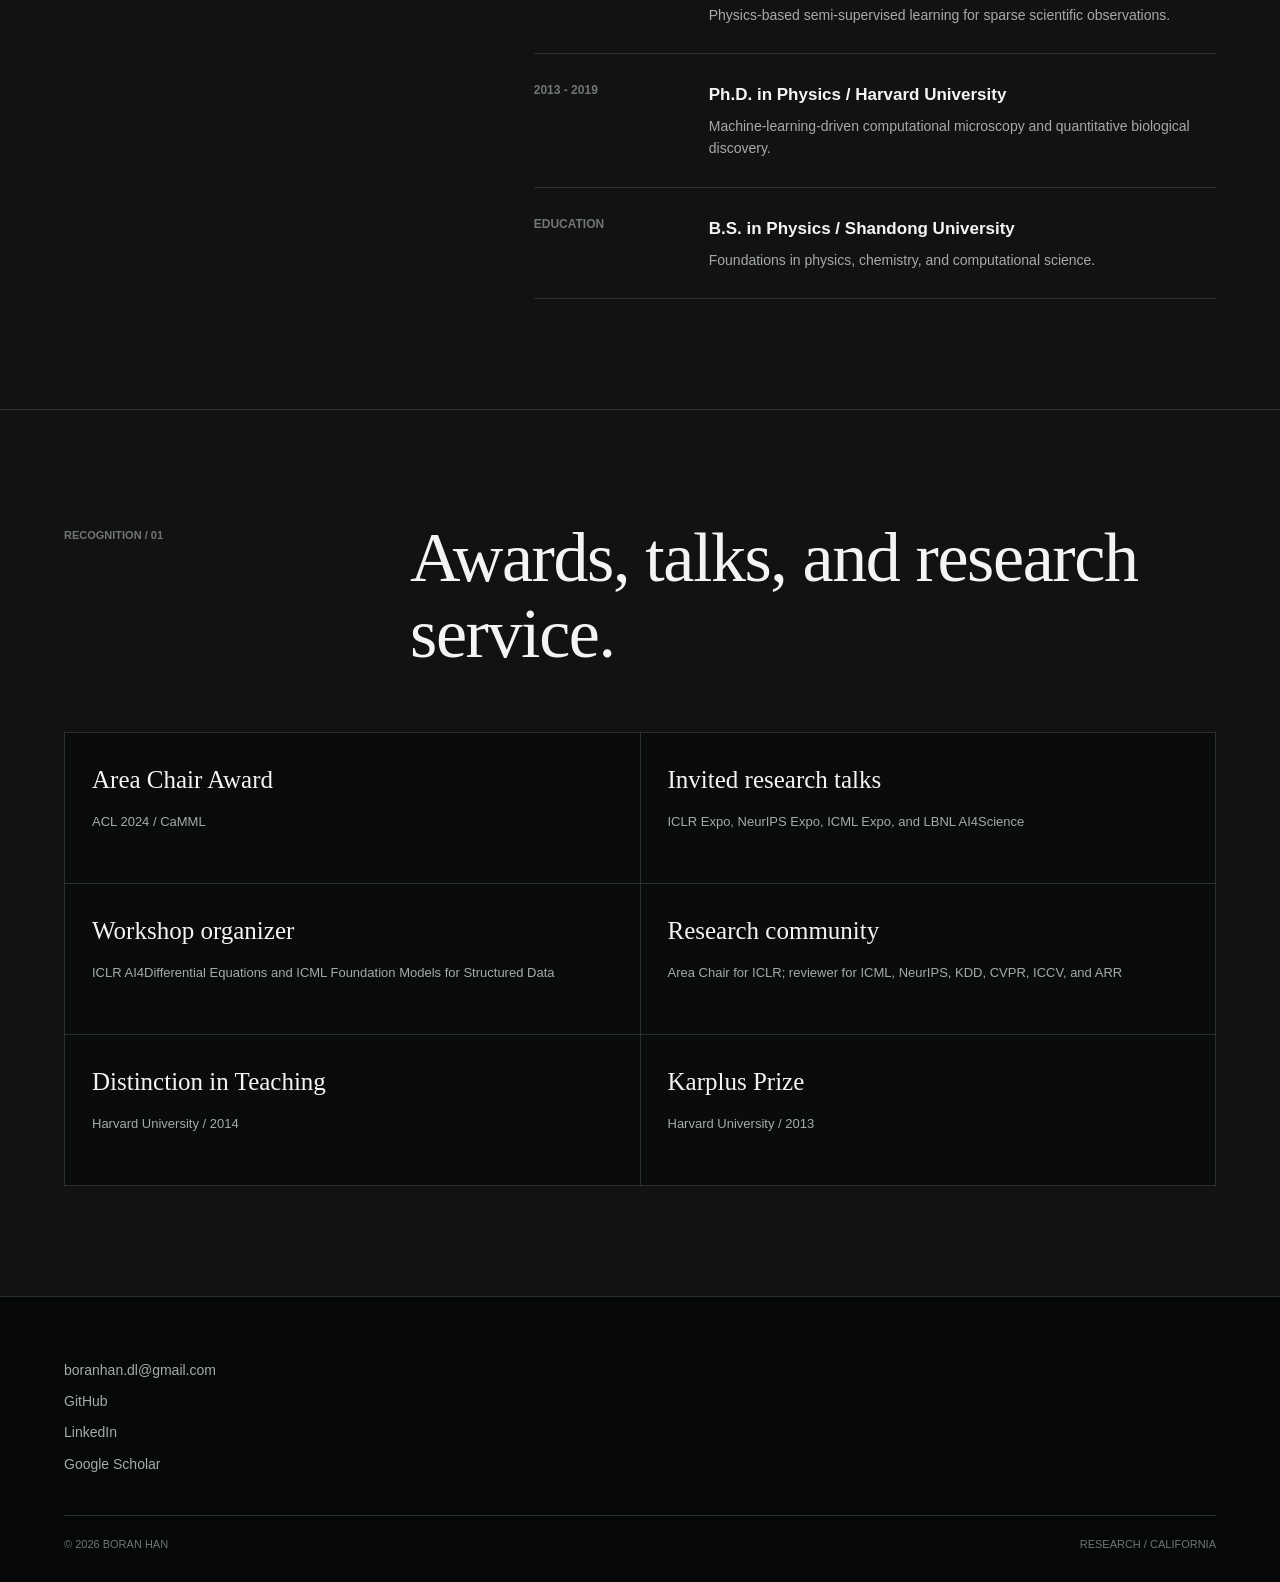
==== commit 26f6cebd: "Fix remaining box characters in homepage equations Replace all problematic Unicode in canvas equatio" ====
--- a/about/index.html
+++ b/about/index.html
@@ -190,6 +190,6 @@
         </div>
       </div>
     </footer>
-    <script src="/assets/site.js?v=13" defer></script>
+    <script src="/assets/site.js?v=14" defer></script>
   </body>
 </html>
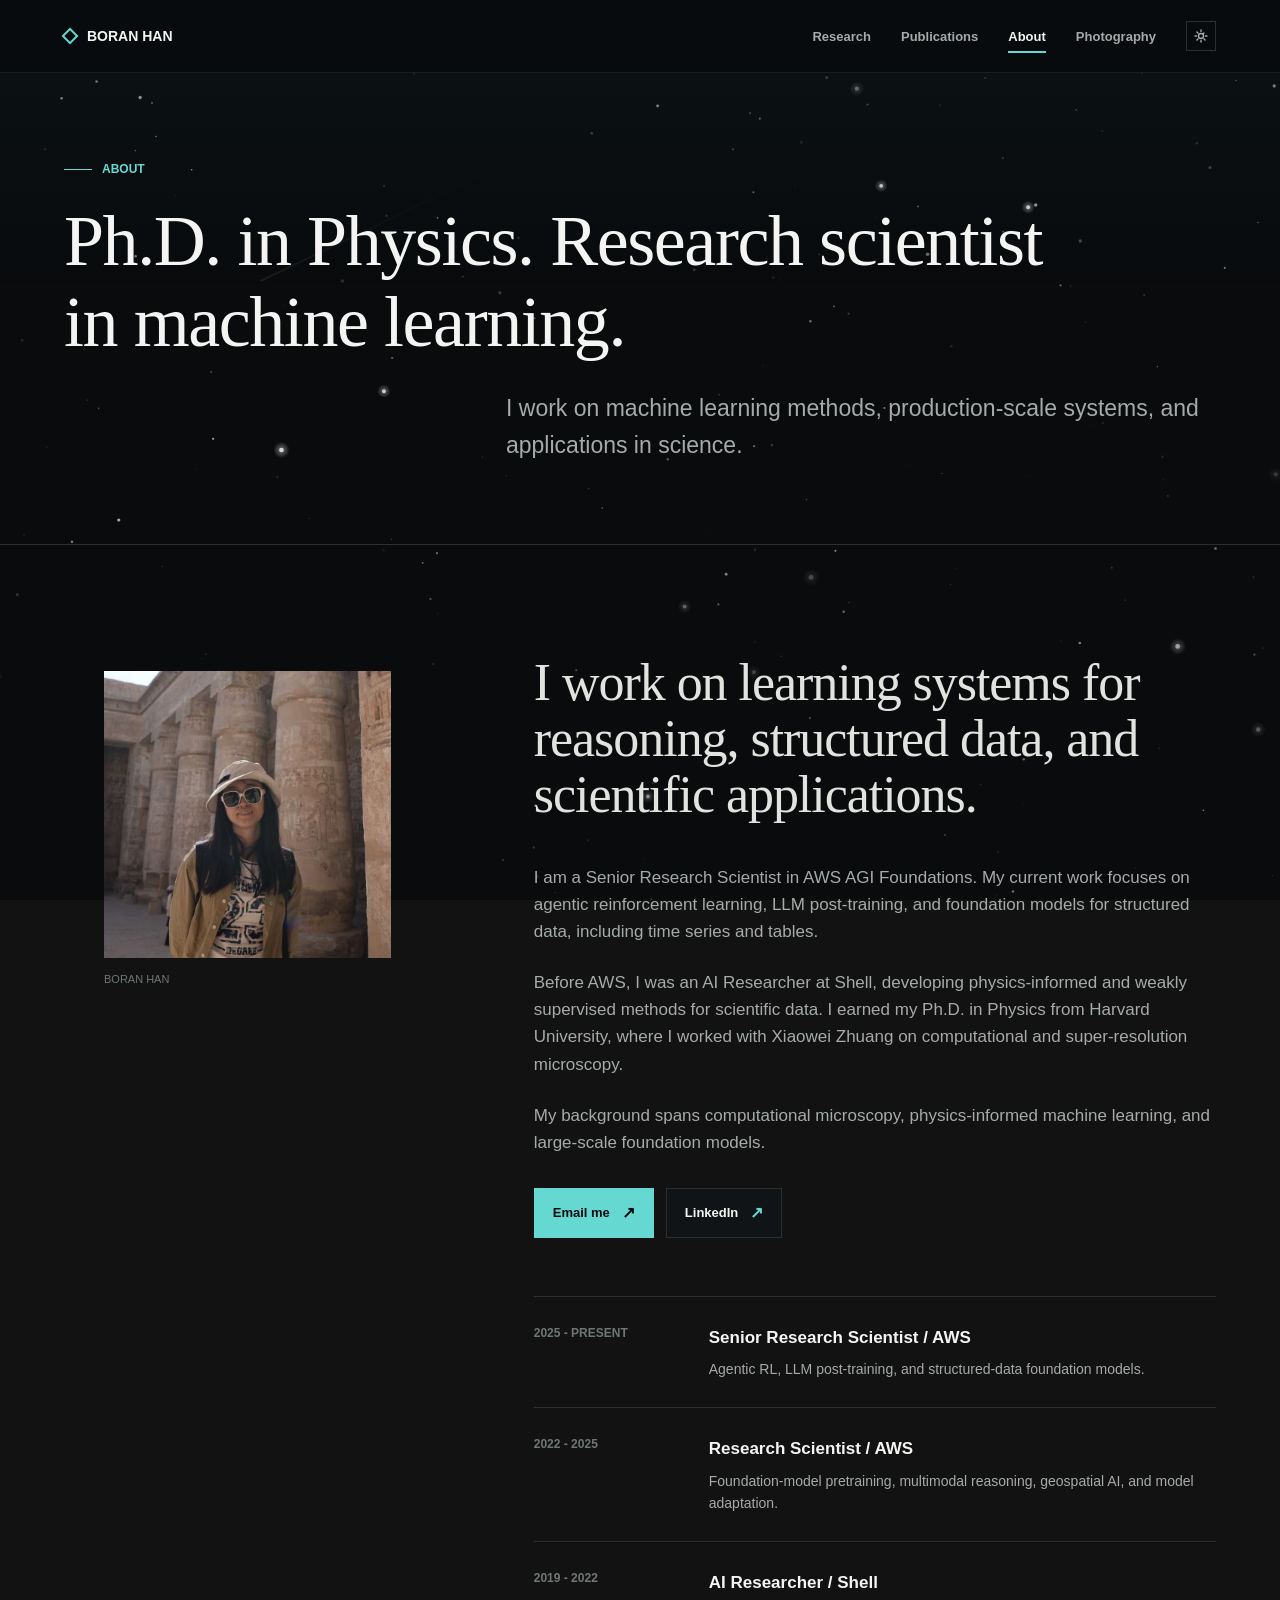
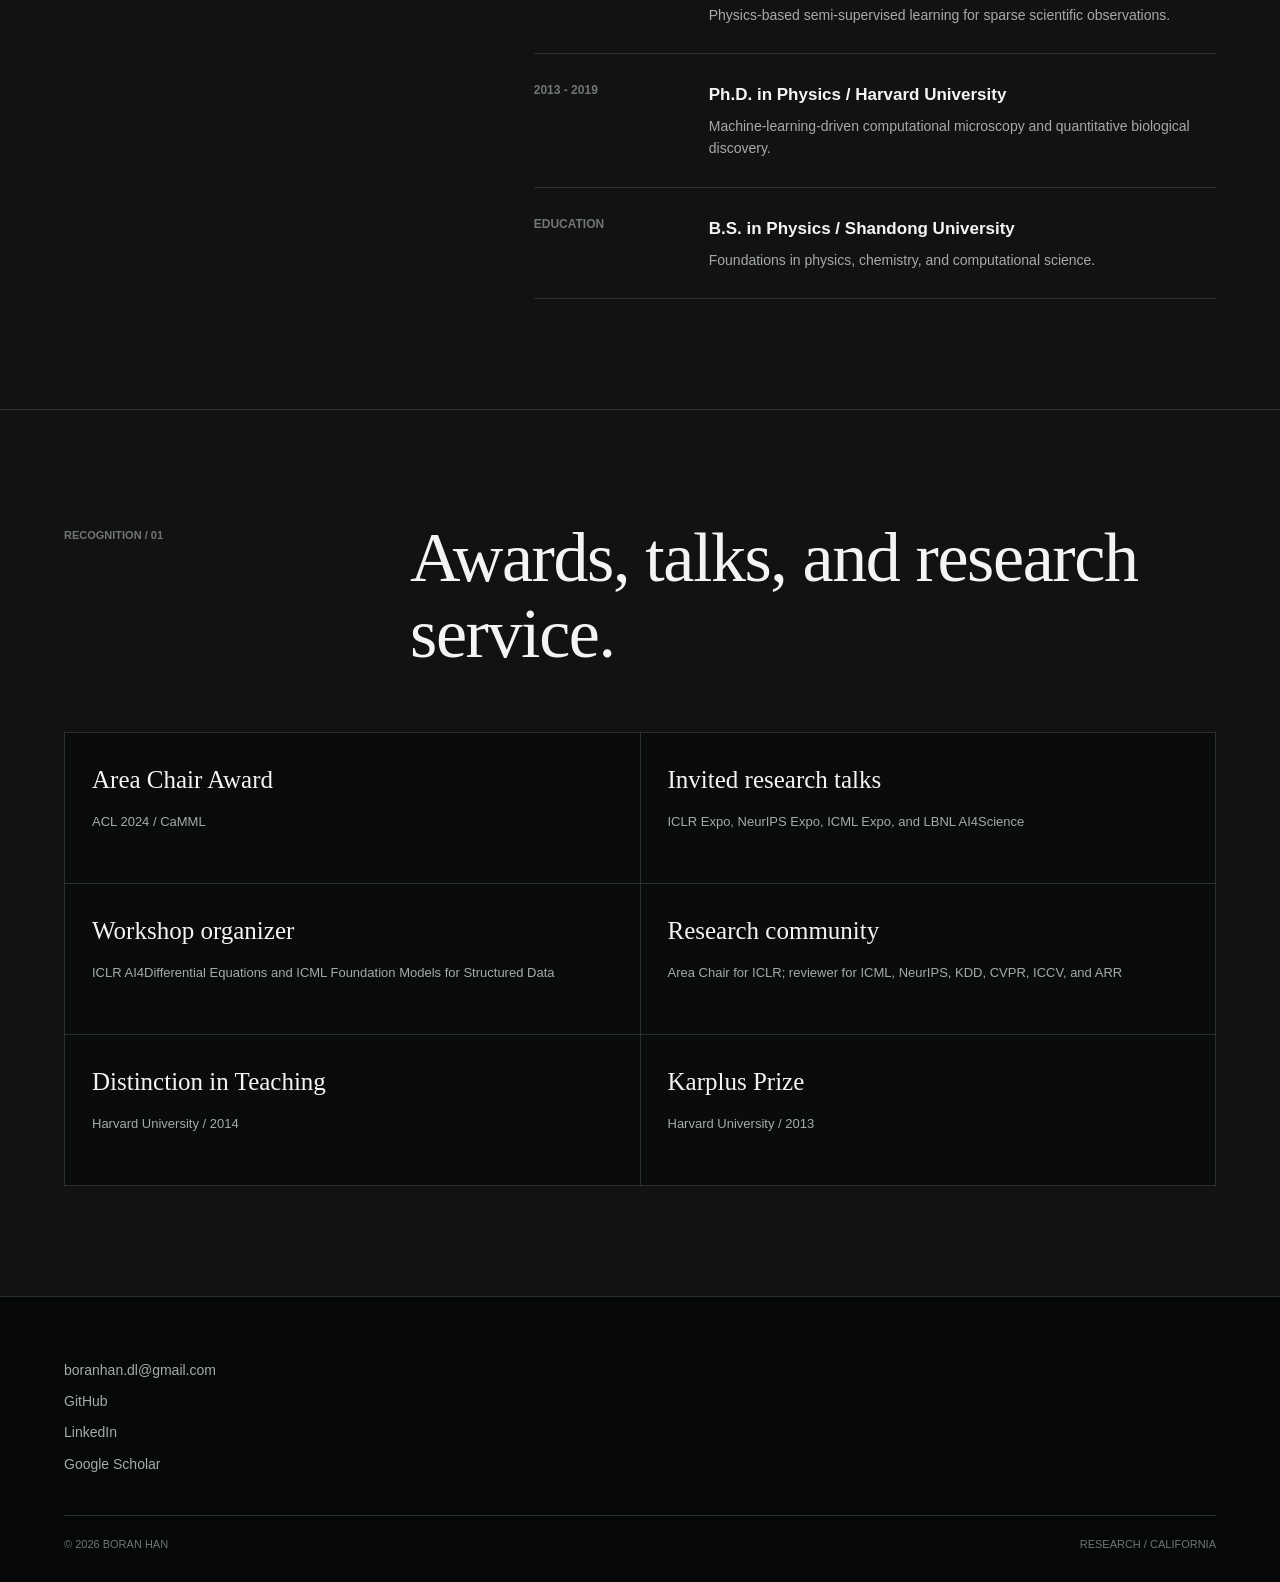
==== commit 47bbff65: "Remove all non-Georgia/TNR Unicode from canvas equations Replace all characters that are absent from" ====
--- a/about/index.html
+++ b/about/index.html
@@ -190,6 +190,6 @@
         </div>
       </div>
     </footer>
-    <script src="/assets/site.js?v=14" defer></script>
+    <script src="/assets/site.js?v=15" defer></script>
   </body>
 </html>
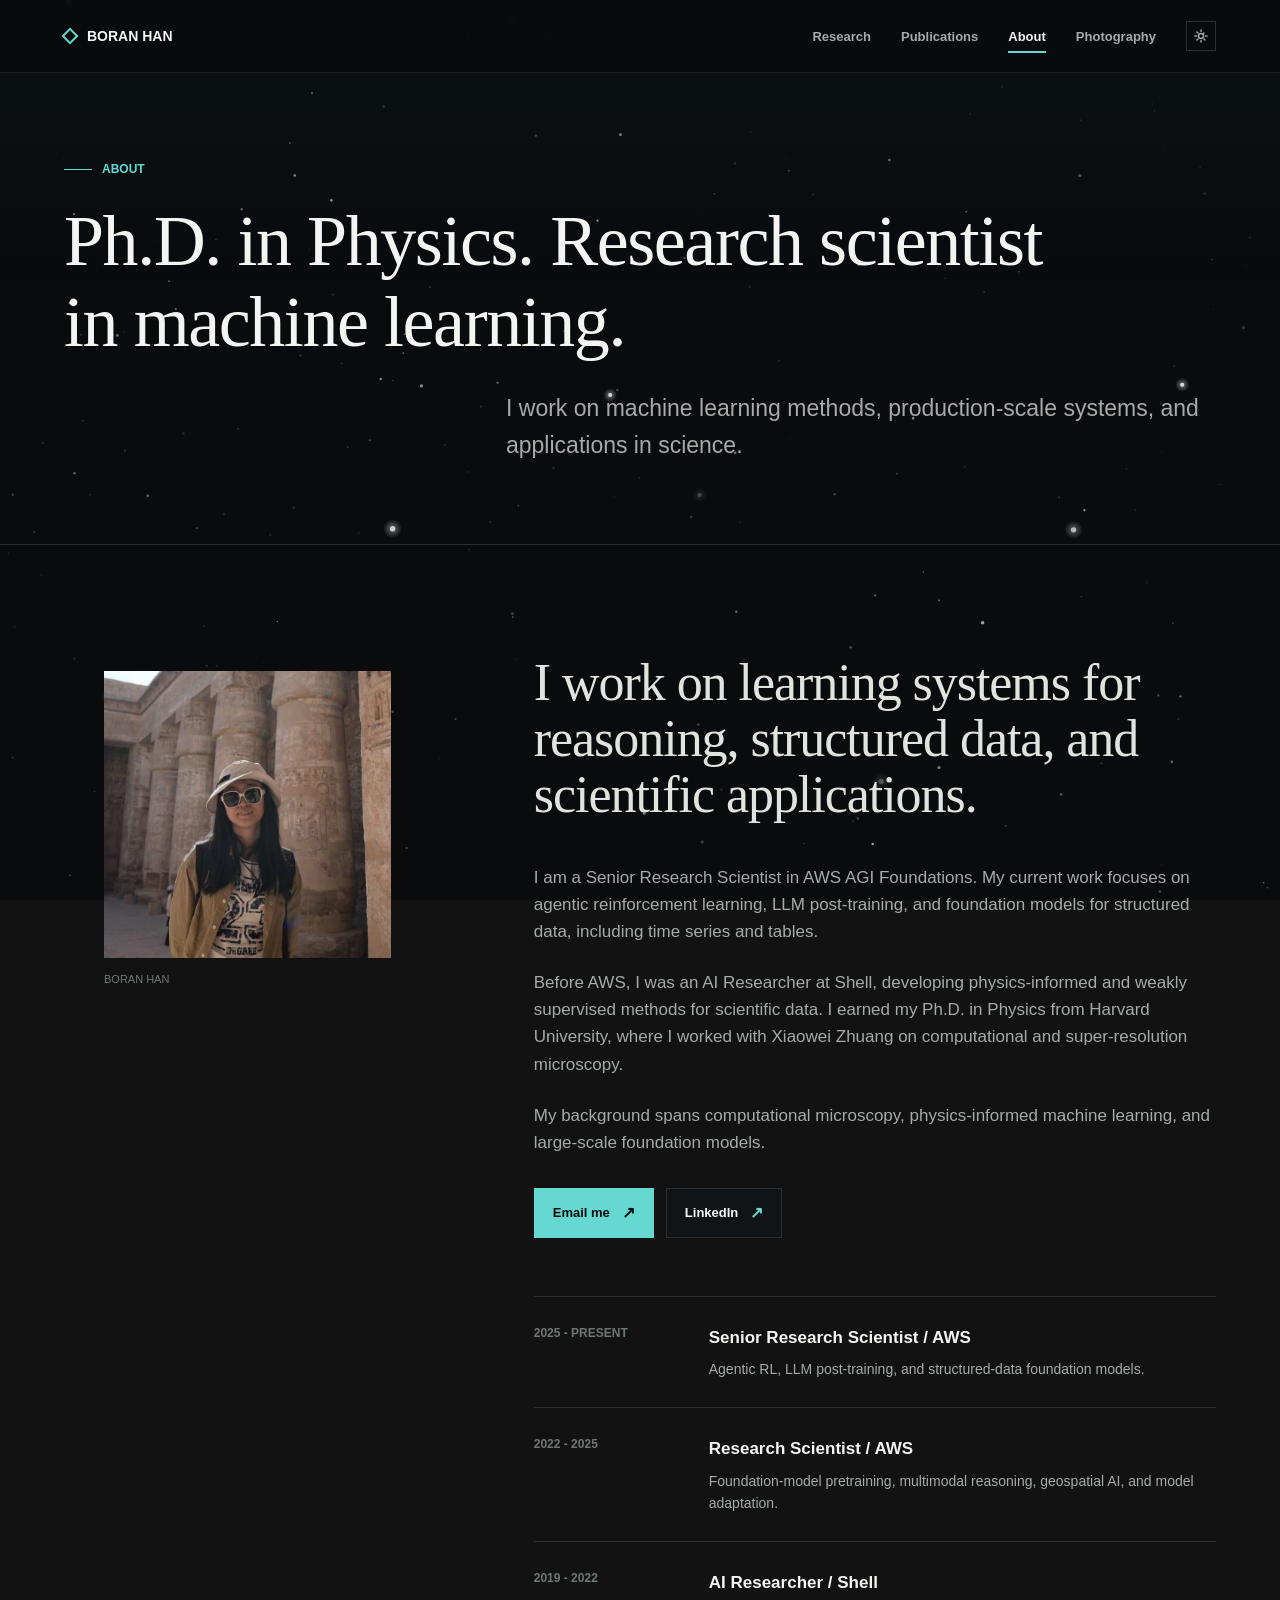
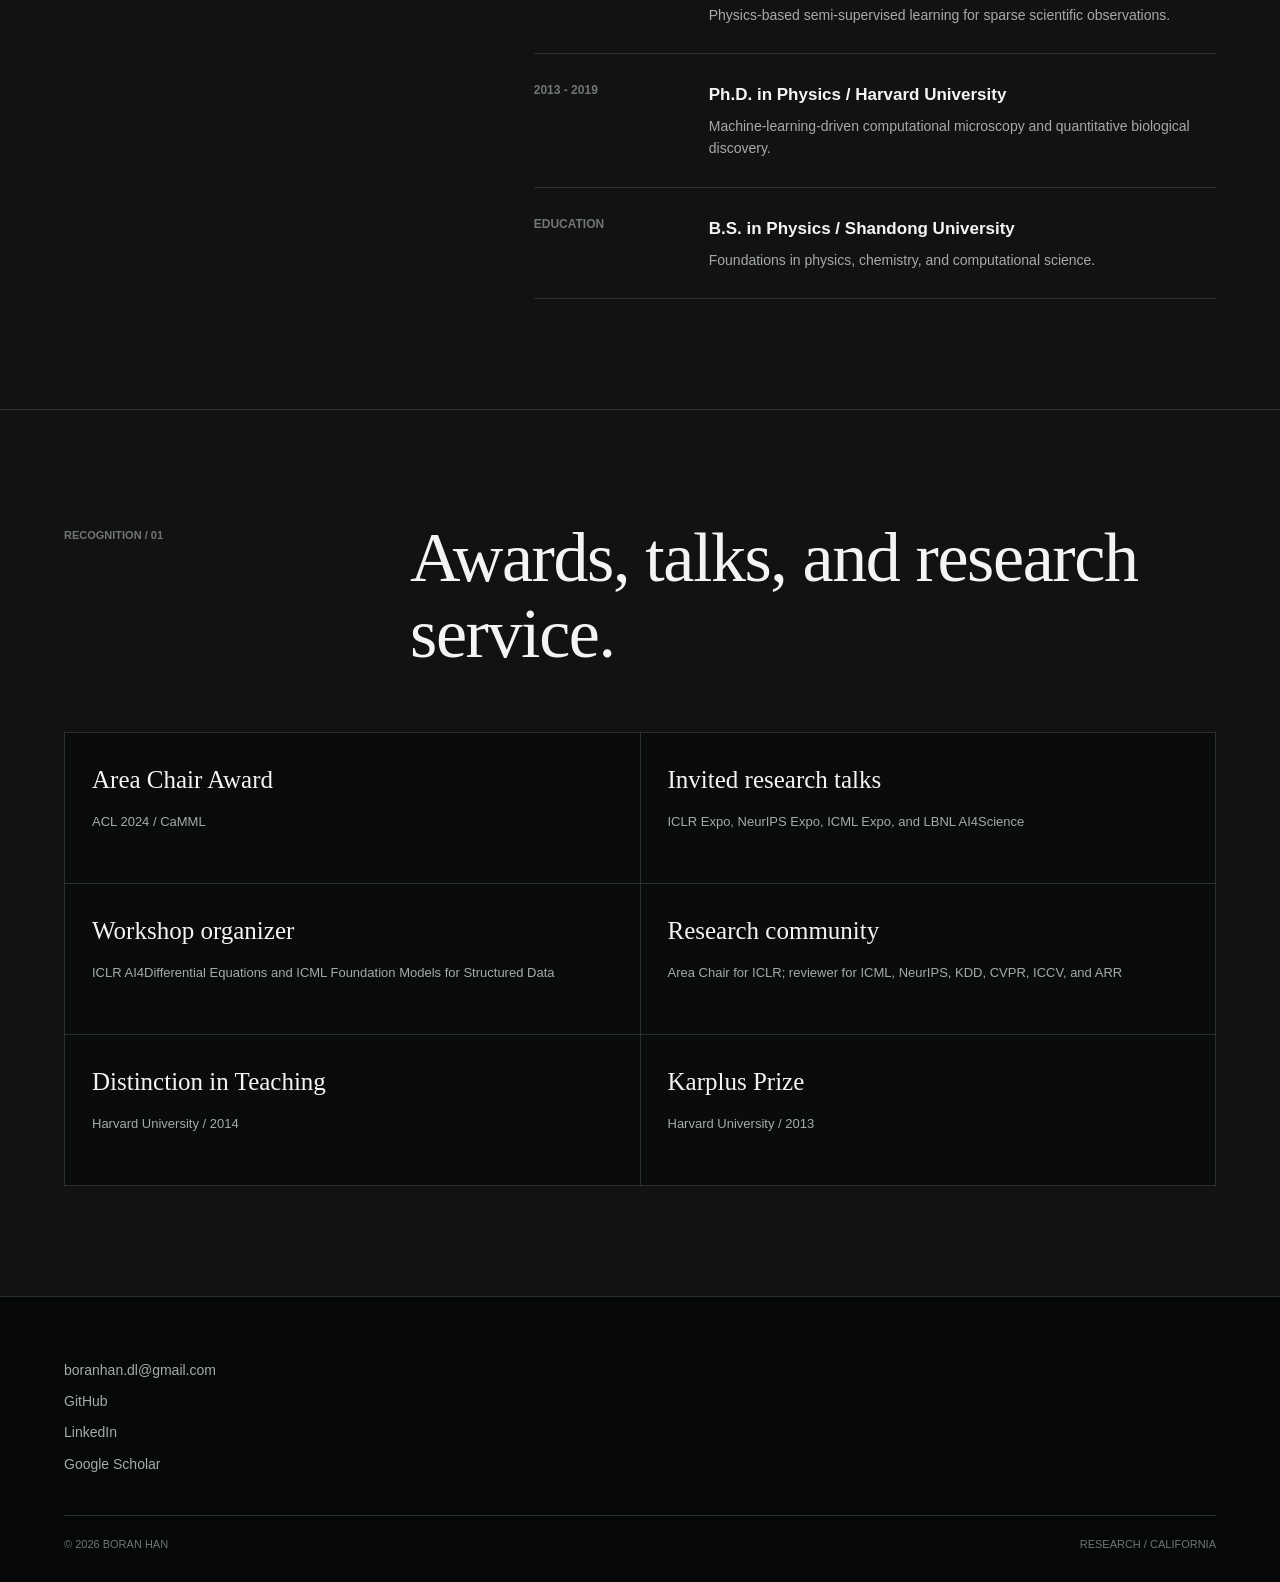
==== commit 6bd233da: "Render canvas equations with real sub/superscripts Add parseMathTokens + drawMathLine + mathTextWidt" ====
--- a/about/index.html
+++ b/about/index.html
@@ -190,6 +190,6 @@
         </div>
       </div>
     </footer>
-    <script src="/assets/site.js?v=15" defer></script>
+    <script src="/assets/site.js?v=16" defer></script>
   </body>
 </html>
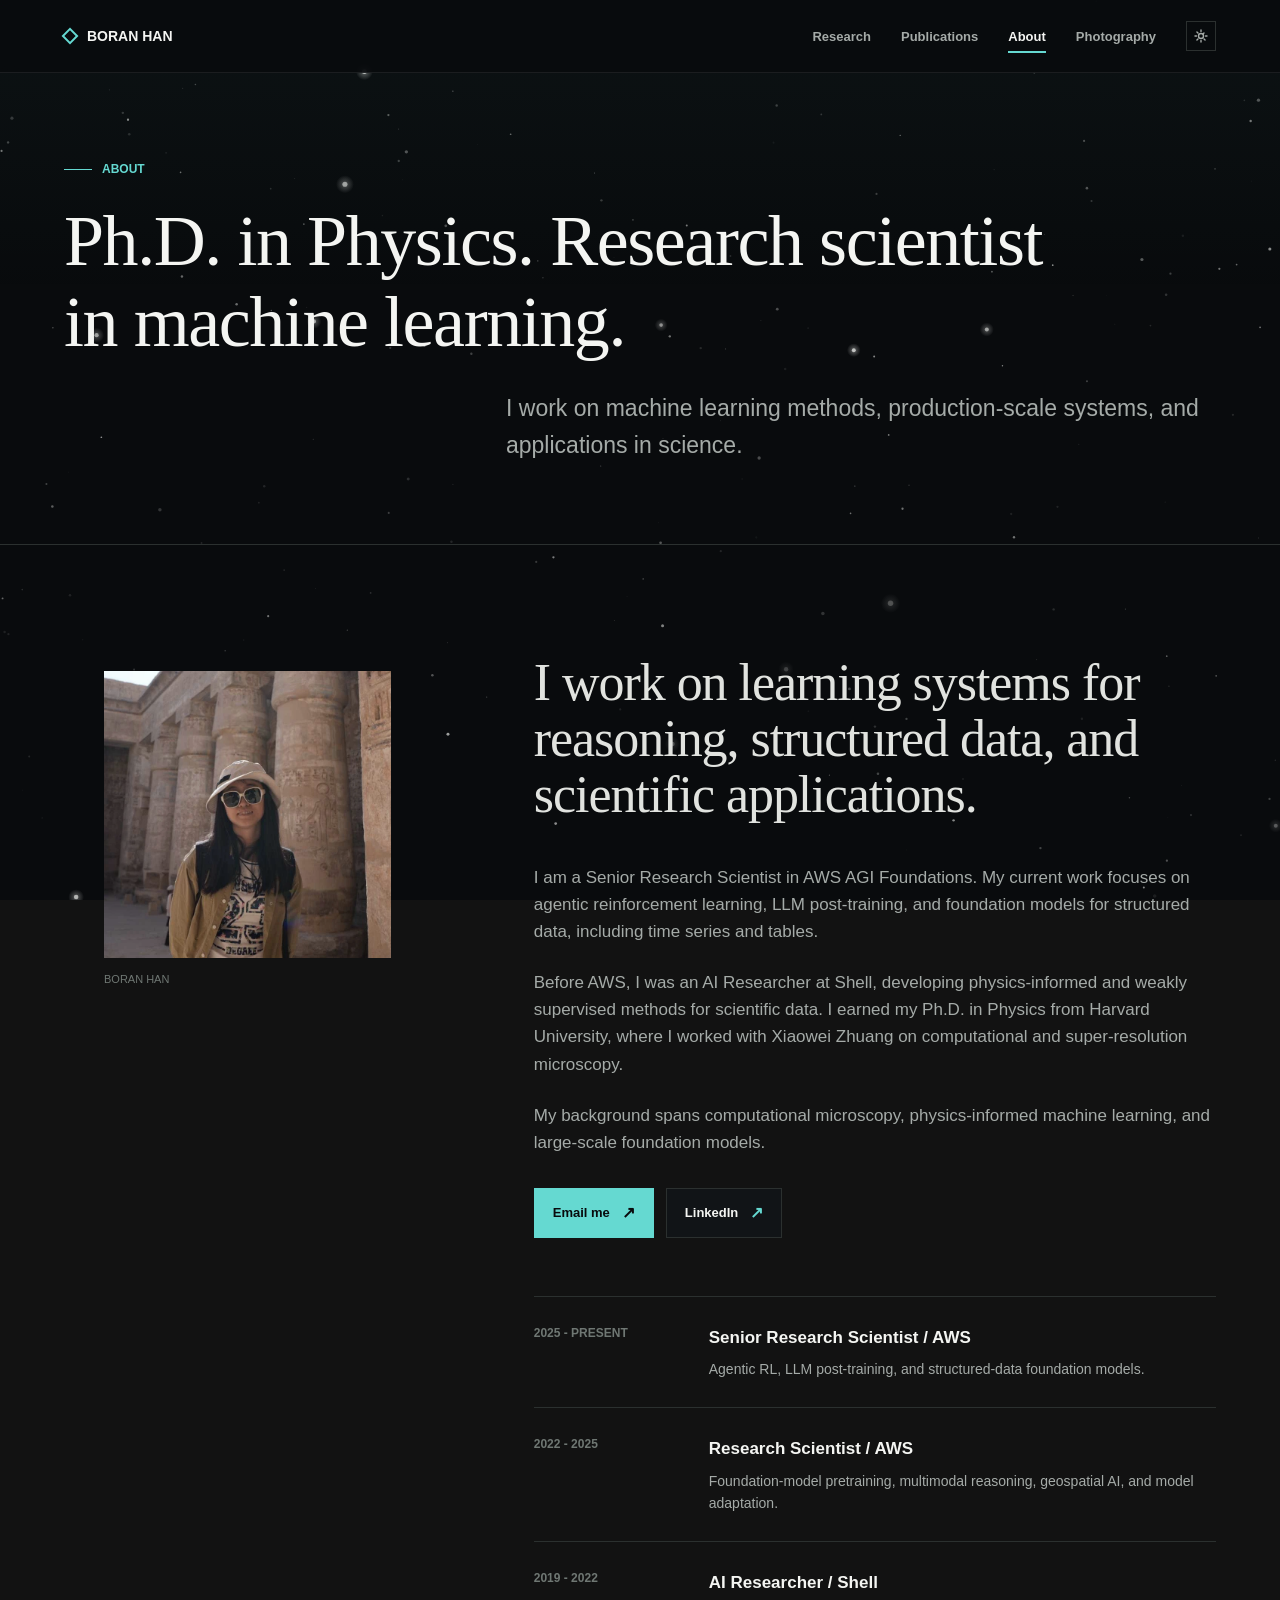
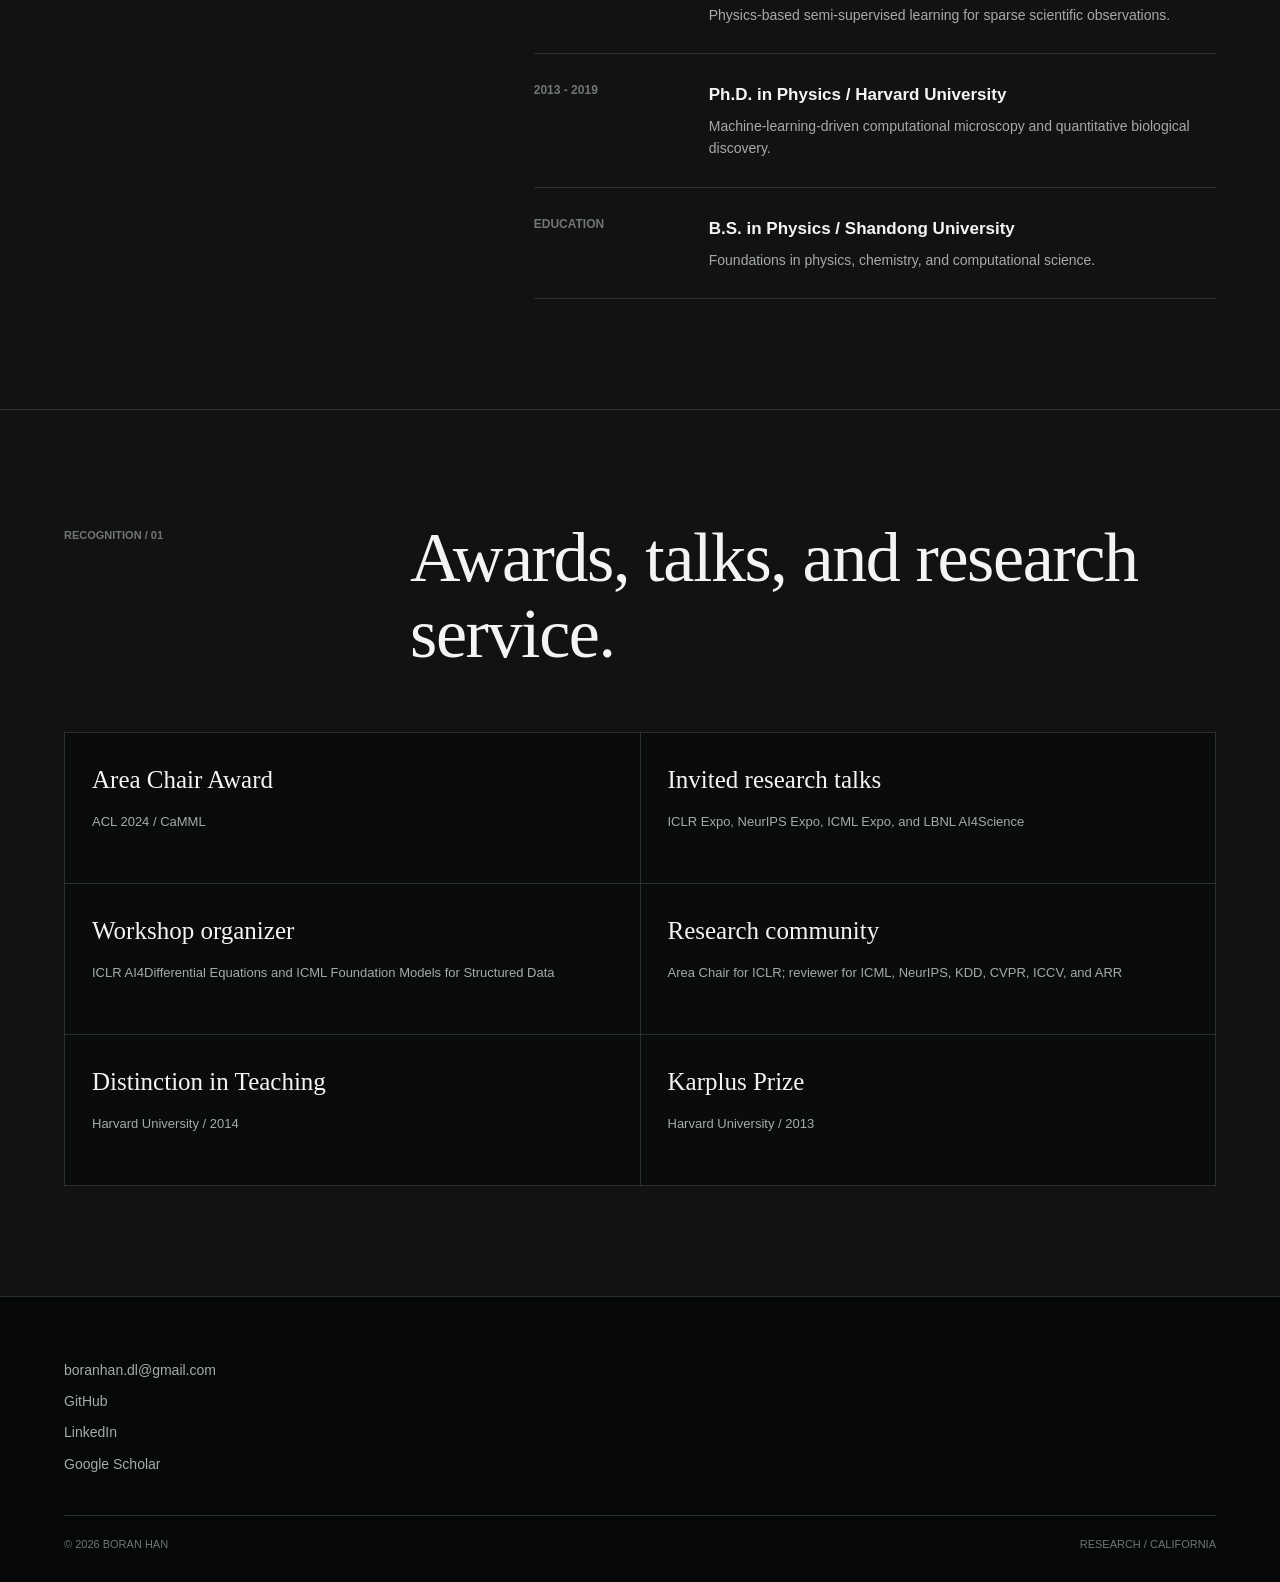
==== commit c6c733da: "Fix multi-char subscripts/superscripts in canvas equations Wrap all multi-character sub/superscript " ====
--- a/about/index.html
+++ b/about/index.html
@@ -190,6 +190,6 @@
         </div>
       </div>
     </footer>
-    <script src="/assets/site.js?v=16" defer></script>
+    <script src="/assets/site.js?v=17" defer></script>
   </body>
 </html>
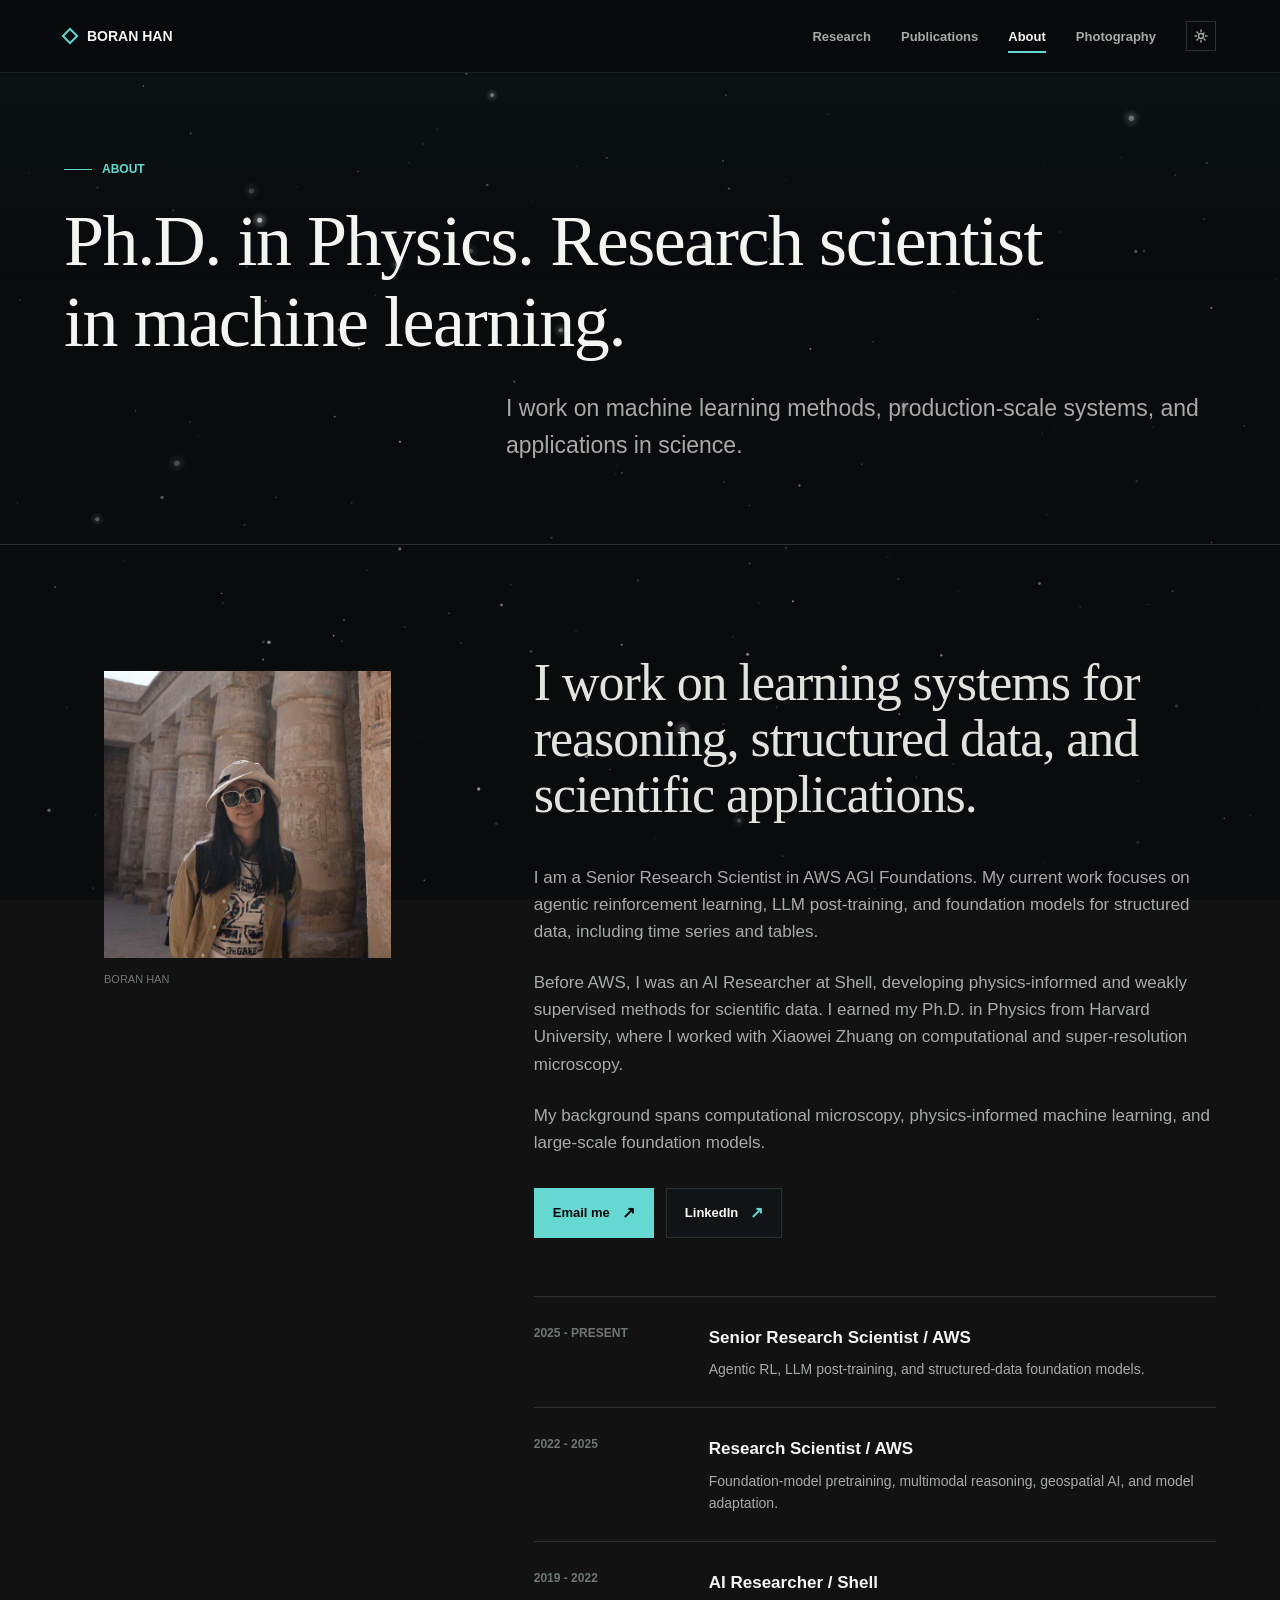
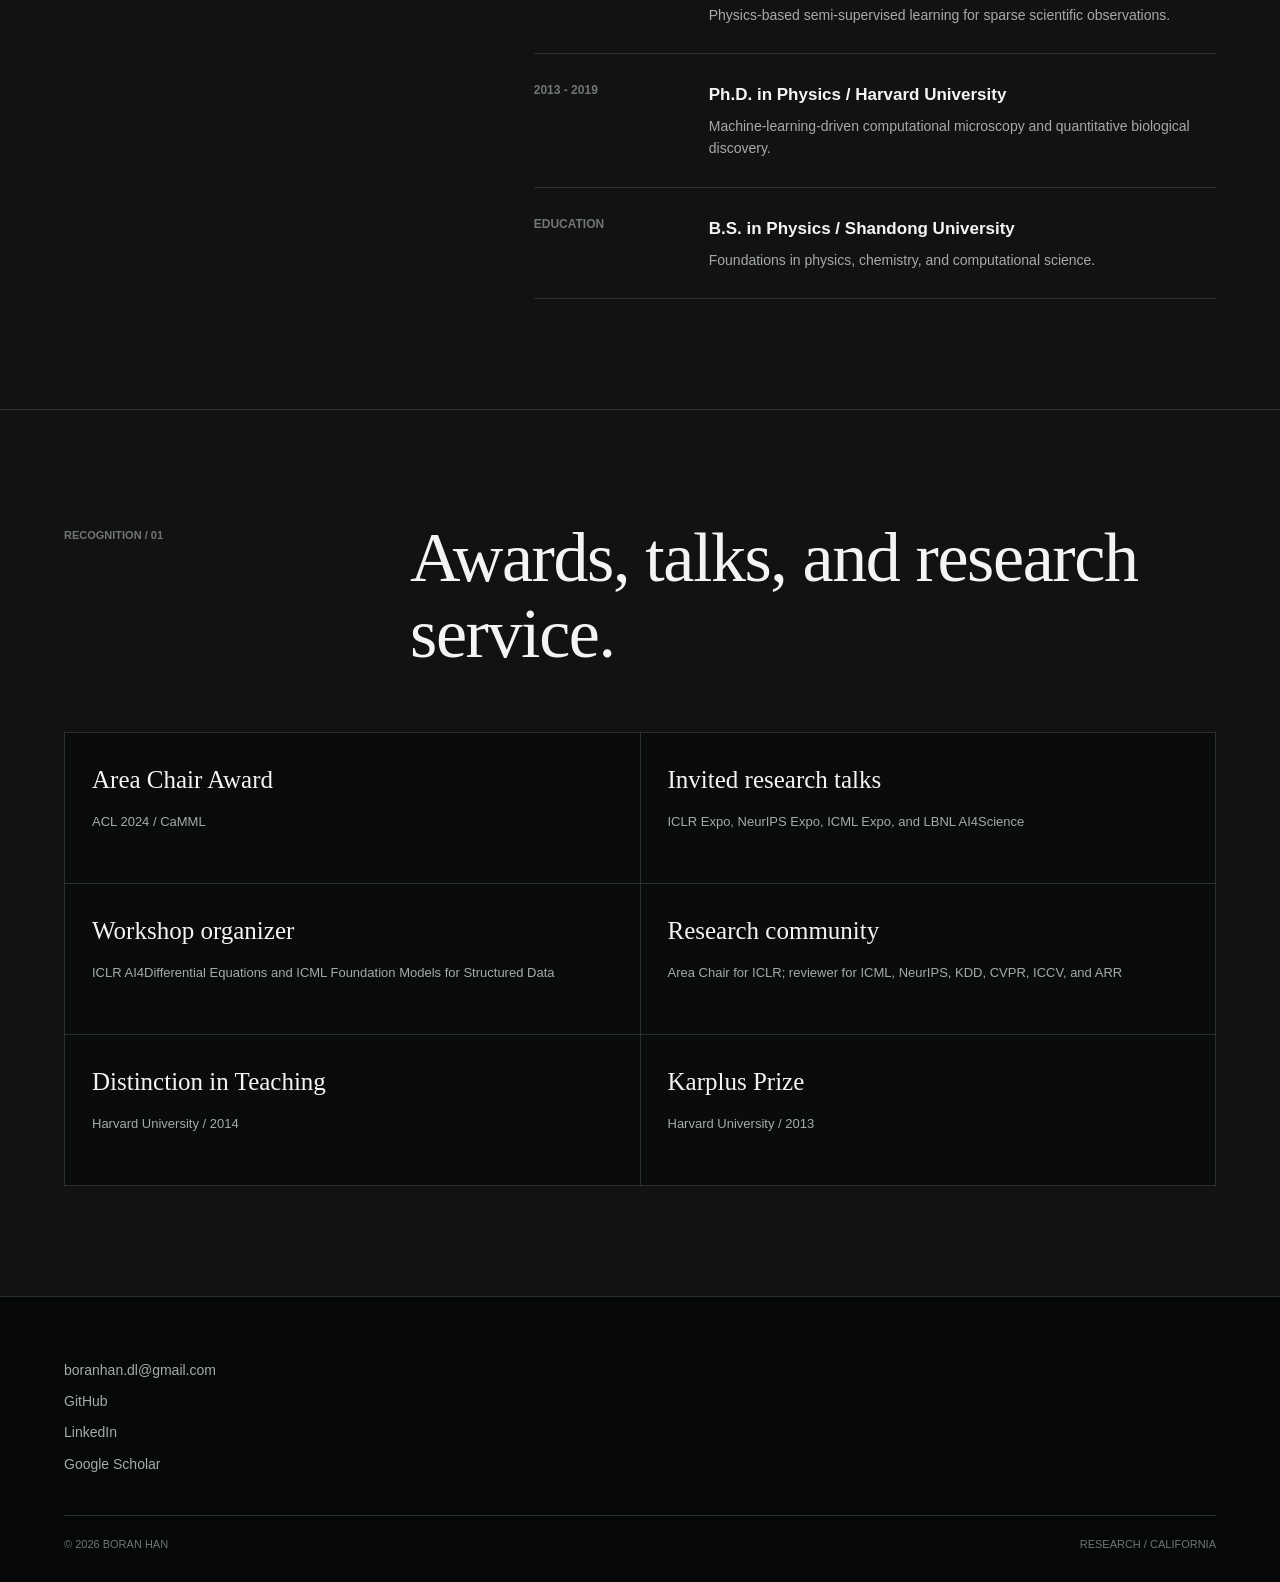
==== commit cfb6cb37: "Replace architecture abbreviations with pure math in canvas equations Attn(Q,K,V)=... → A = softmax(" ====
--- a/about/index.html
+++ b/about/index.html
@@ -190,6 +190,6 @@
         </div>
       </div>
     </footer>
-    <script src="/assets/site.js?v=17" defer></script>
+    <script src="/assets/site.js?v=18" defer></script>
   </body>
 </html>
